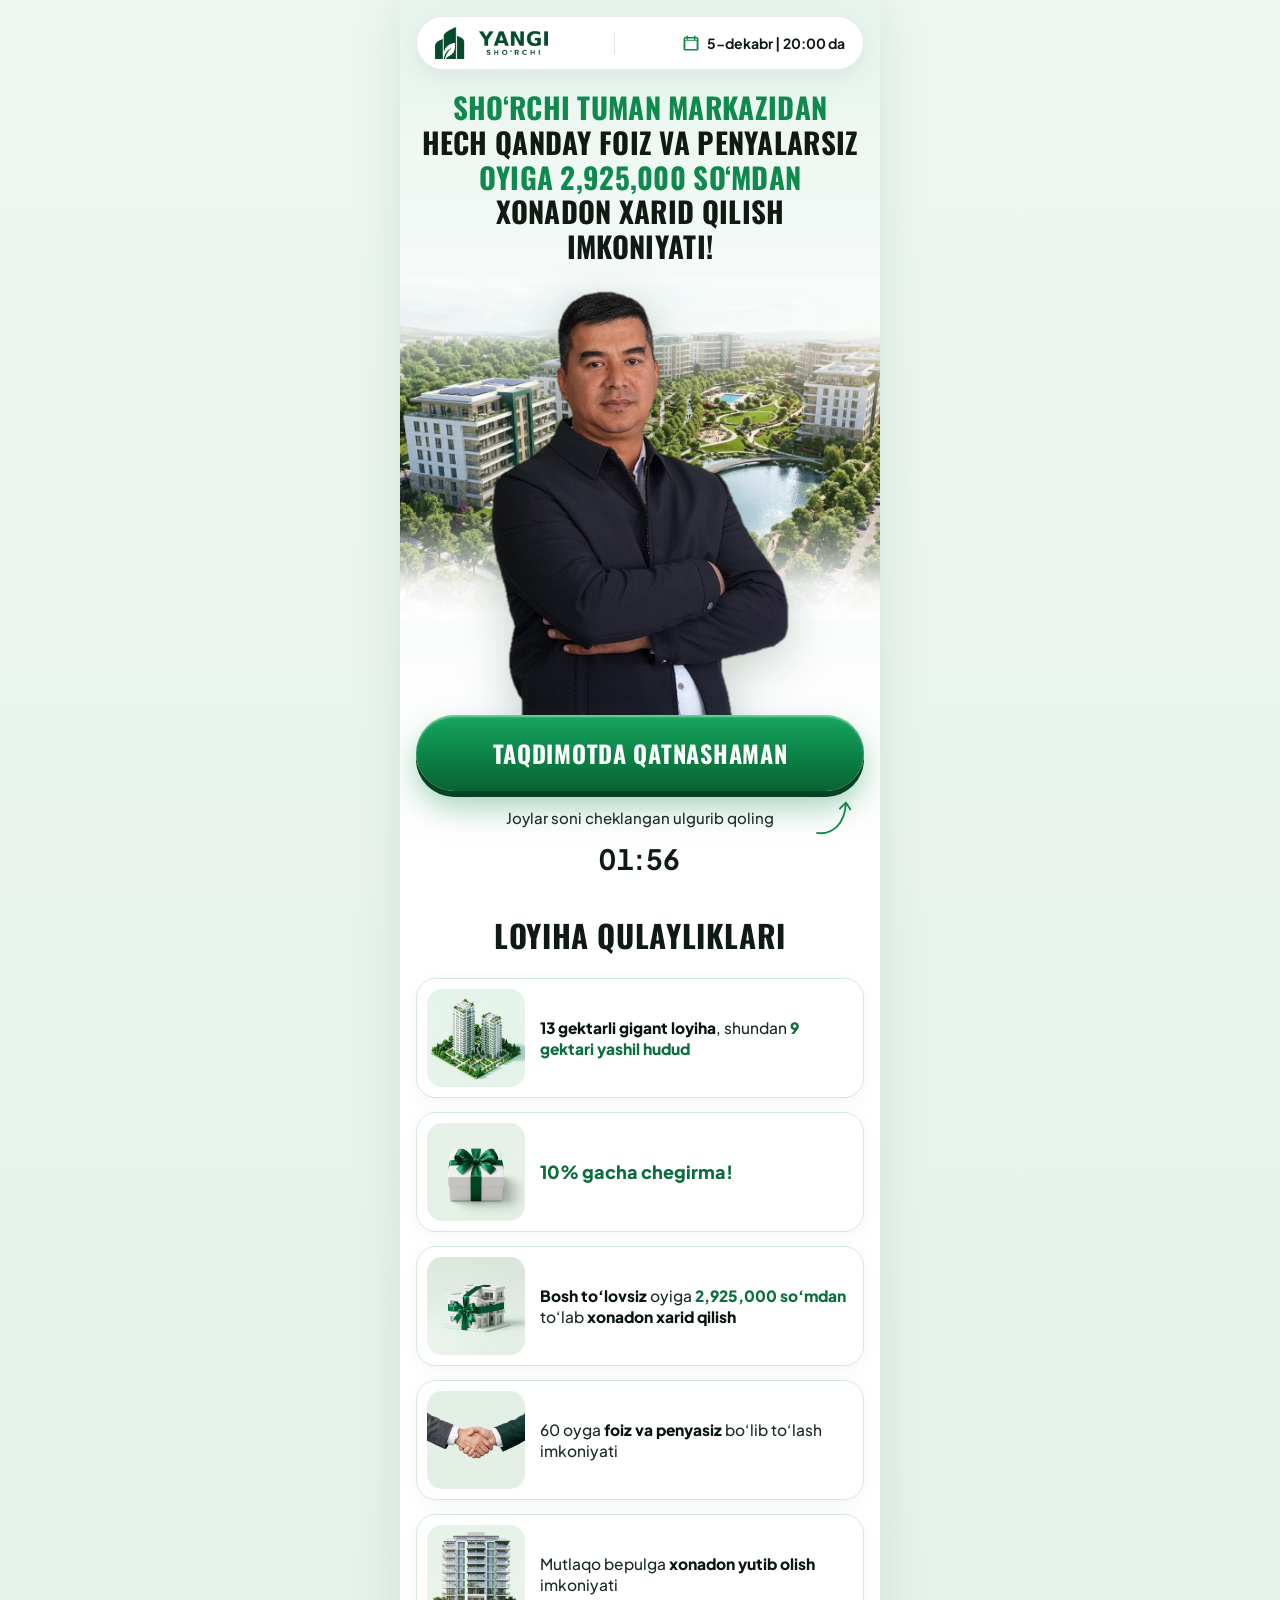
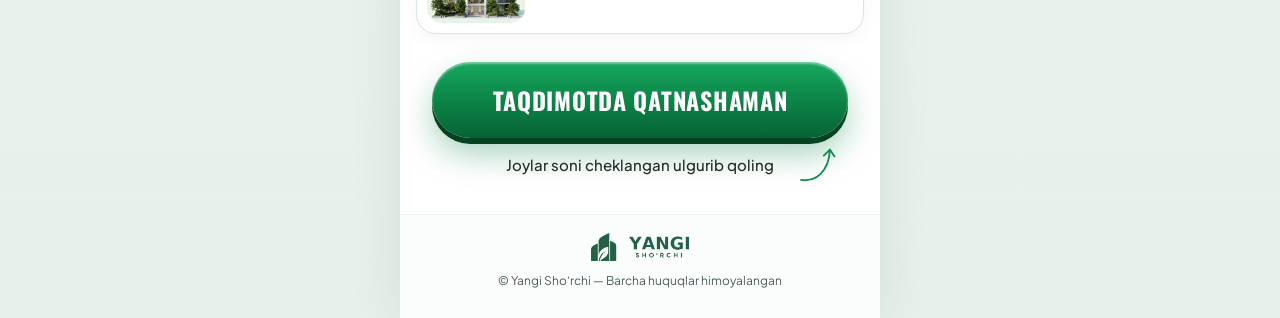
==== index.html @ 8ef43f85 "Initial Yangi Shorchi consultation landing page" ====
<!DOCTYPE html>
<html lang="uz">
<head>
  <meta charset="UTF-8" />
  <meta name="viewport" content="width=device-width, initial-scale=1.0, maximum-scale=5.0" />
  <title>Yangi Sho‘rchi — Maxsus Taqdimot | 5-dekabr 20:00</title>
  <meta name="description" content="Sho‘rchi tuman markazidan hech qanday foiz va penyalarsiz oyiga 2,925,000 so‘mdan xonadon xarid qilish imkoniyati! 5-dekabr soat 20:00 da onlayn taqdimot." />
  <link rel="icon" type="image/png" href="assets/favicon.png" />

  <!-- Google Fonts: Oswald (impact headlines) & Plus Jakarta Sans (clean UI) -->
  <link rel="preconnect" href="https://fonts.googleapis.com" />
  <link rel="preconnect" href="https://fonts.gstatic.com" crossorigin />
  <link href="https://fonts.googleapis.com/css2?family=Oswald:wght@600;700&family=Plus+Jakarta+Sans:wght@400;500;600;700;800&display=swap" rel="stylesheet" />

  <link rel="stylesheet" href="css/style.css" />
</head>
<body>
  <main class="page-shell">
    <!-- ==================== HERO SECTION ==================== -->
    <section class="hero">
      <!-- Top Floating Pill Header -->
      <header class="top-pill">
        <img
          src="assets/logo-green.png"
          alt="Yangi Sho‘rchi logotipi"
          class="top-pill__logo"
          width="140"
          height="40"
        />
        <span class="top-pill__divider" aria-hidden="true"></span>
        <div class="top-pill__date">
          <svg class="top-pill__icon" viewBox="0 0 24 24" fill="currentColor" aria-hidden="true">
            <path d="M7 2a1 1 0 0 1 1 1v1h8V3a1 1 0 1 1 2 0v1h1.5A2.5 2.5 0 0 1 22 6.5v13a2.5 2.5 0 0 1-2.5 2.5h-15A2.5 2.5 0 0 1 2 19.5v-13A2.5 2.5 0 0 1 4.5 4H6V3a1 1 0 0 1 1-1Zm12.5 7h-15v10.5c0 .276.224.5.5.5h14c.276 0 .5-.224.5-.5V9ZM6 6H4.5a.5.5 0 0 0-.5.5V7.5h16V6.5a.5.5 0 0 0-.5-.5H18v.5a1 1 0 1 1-2 0V6H8v.5a1 1 0 1 1-2 0V6Z"/>
          </svg>
          <span id="eventDateText">5-dekabr | 20:00 da</span>
        </div>
      </header>

      <!-- Main Offer Headline -->
      <h1 class="hero__title">
        <span class="accent">SHO‘RCHI TUMAN MARKAZIDAN</span>
        HECH QANDAY FOIZ VA PENYALARSIZ
        <span class="accent">OYIGA 2,925,000 SO‘MDAN</span>
        XONADON XARID QILISH IMKONIYATI!
      </h1>

      <!-- Speaker Cutout + Aerial Complex Render + Primary CTA -->
      <div class="hero-stage">
        <div class="hero-stage__bg" aria-hidden="true"></div>

        <div class="hero-stage__speaker-wrap">
          <img
            src="assets/speaker.png"
            alt="Yangi Sho‘rchi loyiha spikeri"
            class="hero-stage__speaker"
            width="460"
            height="540"
            fetchpriority="high"
          />
        </div>

        <div class="cta-block cta-block--hero">
          <button type="button" class="cta-btn" data-open-modal>
            TAQDIMOTDA QATNASHAMAN
          </button>

          <div class="urgency-row">
            <p class="urgency-text">Joylar soni cheklangan ulgurib qoling</p>
            <svg class="urgency-arrow" viewBox="0 0 54 58" fill="none" aria-hidden="true">
              <path
                d="M6 50C25 53 43 39 44 10M44 10L36 18M44 10L50 19"
                stroke="currentColor"
                stroke-width="2.4"
                stroke-linecap="round"
                stroke-linejoin="round"
              />
            </svg>
          </div>

          <div class="countdown" id="countdownTimer" aria-live="polite">01:57</div>
        </div>
      </div>
    </section>

    <!-- ==================== LOYIHA QULAYLIKLARI ==================== -->
    <section class="features" aria-labelledby="featuresHeading">
      <h2 id="featuresHeading" class="section-title">LOYIHA QULAYLIKLARI</h2>

      <div class="features-list">
        <!-- 1 -->
        <article class="feature-card">
          <div class="feature-card__thumb">
            <img src="assets/card-park.jpg" alt="13 gektarli gigant loyiha va 9 gektar yashil hudud" loading="lazy" width="98" height="98" />
          </div>
          <p class="feature-card__body">
            <strong>13 gektarli gigant loyiha</strong>, shundan <span class="green-tag">9 gektari yashil hudud</span>
          </p>
        </article>

        <!-- 2 -->
        <article class="feature-card">
          <div class="feature-card__thumb">
            <img src="assets/card-discount.jpg" alt="10% gacha chegirma" loading="lazy" width="98" height="98" />
          </div>
          <p class="feature-card__body">
            <span class="green-tag" style="font-size: 18px;">10% gacha chegirma!</span>
          </p>
        </article>

        <!-- 3 -->
        <article class="feature-card">
          <div class="feature-card__thumb">
            <img src="assets/card-home.jpg" alt="Bosh to'lovsiz oyiga 2,925,000 so'mdan xonadon" loading="lazy" width="98" height="98" />
          </div>
          <p class="feature-card__body">
            <strong>Bosh to‘lovsiz</strong> oyiga <span class="green-tag">2,925,000 so‘mdan</span> to‘lab <strong>xonadon xarid qilish</strong>
          </p>
        </article>

        <!-- 4 -->
        <article class="feature-card">
          <div class="feature-card__thumb">
            <img src="assets/card-handshake.jpg" alt="60 oyga foiz va penyasiz bo'lib to'lash" loading="lazy" width="98" height="98" />
          </div>
          <p class="feature-card__body">
            60 oyga <strong>foiz va penyasiz</strong> bo‘lib to‘lash imkoniyati
          </p>
        </article>

        <!-- 5 -->
        <article class="feature-card">
          <div class="feature-card__thumb">
            <img src="assets/card-building.jpg" alt="Mutlaqo bepulga xonadon yutib olish imkoniyati" loading="lazy" width="98" height="98" />
          </div>
          <p class="feature-card__body">
            Mutlaqo bepulga <strong>xonadon yutib olish</strong> imkoniyati
          </p>
        </article>
      </div>

      <!-- Bottom CTA -->
      <div class="cta-block">
        <button type="button" class="cta-btn" data-open-modal>
          TAQDIMOTDA QATNASHAMAN
        </button>

        <div class="urgency-row">
          <p class="urgency-text">Joylar soni cheklangan ulgurib qoling</p>
          <svg class="urgency-arrow" viewBox="0 0 54 58" fill="none" aria-hidden="true">
            <path
              d="M6 50C25 53 43 39 44 10M44 10L36 18M44 10L50 19"
              stroke="currentColor"
              stroke-width="2.4"
              stroke-linecap="round"
              stroke-linejoin="round"
            />
          </svg>
        </div>
      </div>
    </section>

    <footer class="site-footer">
      <img src="assets/logo-green.png" alt="Yangi Sho‘rchi" class="site-footer__logo" width="120" height="34" />
      <p class="site-footer__copy">© Yangi Sho‘rchi — Barcha huquqlar himoyalangan</p>
    </footer>
  </main>

  <!-- ==================== REGISTRATION MODAL (Ref Image 5) ==================== -->
  <div
    class="modal-backdrop"
    id="registerModal"
    role="dialog"
    aria-modal="true"
    aria-labelledby="modalTitle"
    aria-hidden="true"
  >
    <div class="modal-card">
      <button type="button" class="modal-close" id="closeModalBtn" aria-label="Yopish">
        &times;
      </button>

      <h2 class="modal-title" id="modalTitle">Ro‘yxatdan o‘tish</h2>

      <form id="leadForm" novalidate>
        <label for="phoneInput" class="field-label">Telefon raqamingiz</label>

        <div class="phone-group" id="phoneGroup">
          <select id="countryCode" class="country-select" aria-label="Davlat kodi">
            <option value="+998" selected>uz +998</option>
            <option value="+7">ru +7</option>
            <option value="+82">kr +82</option>
            <option value="+996">kg +996</option>
            <option value="+992">tj +992</option>
          </select>

          <input
            type="tel"
            id="phoneInput"
            class="phone-input"
            inputmode="numeric"
            autocomplete="tel-national"
            placeholder="88 888 88 88"
            required
          />
        </div>

        <div class="form-error" id="formError" role="alert"></div>

        <button type="submit" class="submit-btn" id="submitBtn">
          DAVOM ETISH
        </button>
      </form>
    </div>
  </div>

  <script src="js/config.js"></script>
  <script src="js/main.js"></script>
</body>
</html>
---- css/style.css ----
/* ==========================================================================
   YANGI SHO'RCHI — GREEN & WHITE CONSULTATION LANDING PAGE
   Brand Palette: Deep Emerald (#064B2B), Vivid Emerald (#0B7E45), Crisp White (#FFFFFF)
   ========================================================================== */

:root {
  --brand-dark: #064b2b;
  --brand-primary: #0a6e3d;
  --brand-vivid: #0e8a4d;
  --brand-light: #eaf5ef;
  --brand-surface: #f4faf6;
  --brand-border: #d5e8dd;
  --text-main: #101a14;
  --text-muted: #4b5e53;
  --white: #ffffff;
  --danger: #e52525;
  --shadow-soft: 0 10px 30px rgba(6, 75, 43, 0.08);
  --shadow-card: 0 4px 16px rgba(6, 75, 43, 0.05);
}

*,
*::before,
*::after {
  box-sizing: border-box;
  margin: 0;
  padding: 0;
}

html {
  scroll-behavior: smooth;
  -webkit-text-size-adjust: 100%;
}

body {
  font-family: 'Plus Jakarta Sans', -apple-system, BlinkMacSystemFont, 'Segoe UI', Roboto, sans-serif;
  background: linear-gradient(180deg, #eef6f1 0%, #e5f1ea 100%);
  color: var(--text-main);
  line-height: 1.45;
  min-height: 100vh;
  overflow-x: hidden;
  -webkit-font-smoothing: antialiased;
}

/* Mobile-first centered wrapper (matches shorchi-city.vercel.app mobile & desktop feel) */
.page-shell {
  width: 100%;
  max-width: 480px;
  margin: 0 auto;
  background: var(--white);
  min-height: 100vh;
  box-shadow: 0 0 50px rgba(6, 75, 43, 0.1);
  position: relative;
  overflow: hidden;
}

/* ==========================================================================
   HERO SECTION
   ========================================================================== */
.hero {
  position: relative;
  padding: 16px 16px 10px;
  background: linear-gradient(180deg, #e7f4ed 0%, #f7fbf9 34%, #ffffff 100%);
  text-align: center;
}

/* Top Floating White Pill Header */
.top-pill {
  display: flex;
  align-items: center;
  justify-content: space-between;
  gap: 10px;
  background: var(--white);
  border: 1px solid rgba(6, 75, 43, 0.1);
  border-radius: 999px;
  padding: 10px 18px;
  box-shadow: 0 8px 24px rgba(6, 75, 43, 0.08);
  margin-bottom: 20px;
}

.top-pill__logo {
  height: 32px;
  width: auto;
  object-fit: contain;
  display: block;
  flex-shrink: 0;
}

.top-pill__divider {
  width: 1px;
  height: 22px;
  background: rgba(6, 75, 43, 0.14);
  flex-shrink: 0;
}

.top-pill__date {
  display: inline-flex;
  align-items: center;
  gap: 7px;
  font-size: 14px;
  font-weight: 700;
  color: var(--text-main);
  white-space: nowrap;
}

.top-pill__icon {
  width: 18px;
  height: 18px;
  color: var(--brand-vivid);
  flex-shrink: 0;
}

/* Condensed Impact Headline */
.hero__title {
  font-family: 'Oswald', Impact, 'Arial Narrow', sans-serif;
  font-weight: 700;
  font-size: clamp(23px, 6.2vw, 29px);
  line-height: 1.2;
  letter-spacing: 0.01em;
  text-transform: uppercase;
  color: var(--text-main);
  margin: 0 auto 8px;
  max-width: 440px;
}

.hero__title .accent {
  color: var(--brand-vivid);
}

/* Visual Stage: Aerial Render + Speaker Cutout + Overlapping CTA */
.hero-stage {
  position: relative;
  margin: 6px -16px 0;
  padding-top: 8px;
}

.hero-stage__bg {
  position: absolute;
  top: 6px;
  left: 0;
  right: 0;
  height: 340px;
  background-image: url('../assets/hero-bg.jpg');
  background-size: cover;
  background-position: center 38%;
  z-index: 1;
}

/* Soft misty fade top & bottom so headline and CTA blend seamlessly like Reference 1 */
.hero-stage__bg::before {
  content: "";
  position: absolute;
  inset: 0;
  background:
    linear-gradient(
      180deg,
      #f8fcfa 0%,
      rgba(248, 252, 250, 0.72) 14%,
      rgba(255, 255, 255, 0.06) 38%,
      rgba(255, 255, 255, 0.08) 68%,
      rgba(255, 255, 255, 0.92) 90%,
      #ffffff 100%
    );
}

.hero-stage__speaker-wrap {
  position: relative;
  z-index: 2;
  display: flex;
  justify-content: center;
  align-items: flex-end;
  padding-top: 4px;
}

.hero-stage__speaker {
  width: min(74%, 312px);
  height: auto;
  display: block;
  filter: drop-shadow(0 12px 24px rgba(6, 45, 25, 0.22));
  user-select: none;
  pointer-events: none;
}

/* CTA Wrapper overlapping bottom of speaker cutout */
.cta-block {
  position: relative;
  z-index: 3;
  padding: 0 16px;
}

.cta-block--hero {
  margin-top: -34px;
}

/* Big 3D Glossy Green Capsule Button */
.cta-btn {
  position: relative;
  width: 100%;
  min-height: 76px;
  border: none;
  border-radius: 999px;
  cursor: pointer;
  font-family: 'Oswald', sans-serif;
  font-size: clamp(20px, 5.3vw, 24px);
  font-weight: 700;
  letter-spacing: 0.03em;
  text-transform: uppercase;
  color: var(--white);
  background: linear-gradient(180deg, #17a85e 0%, #0c8246 54%, #076334 100%);
  box-shadow:
    0 6px 0 #044222,
    0 16px 32px rgba(12, 130, 70, 0.36),
    inset 0 2px 2px rgba(255, 255, 255, 0.42);
  transition: transform 0.16s ease, box-shadow 0.16s ease, filter 0.16s ease;
  overflow: hidden;
  display: inline-flex;
  align-items: center;
  justify-content: center;
  padding: 14px 24px;
  -webkit-tap-highlight-color: transparent;
}

/* Subtle animated light sweep across button */
.cta-btn::after {
  content: "";
  position: absolute;
  top: -50%;
  left: -60%;
  width: 42%;
  height: 200%;
  background: linear-gradient(
    90deg,
    rgba(255, 255, 255, 0) 0%,
    rgba(255, 255, 255, 0.28) 50%,
    rgba(255, 255, 255, 0) 100%
  );
  transform: rotate(24deg);
  animation: ctaShimmer 3.6s infinite ease-in-out;
  pointer-events: none;
}

@keyframes ctaShimmer {
  0% {
    left: -60%;
  }
  42%,
  100% {
    left: 135%;
  }
}

.cta-btn:hover {
  filter: brightness(1.04);
  transform: translateY(-2px);
  box-shadow:
    0 8px 0 #044222,
    0 20px 36px rgba(12, 130, 70, 0.42),
    inset 0 2px 2px rgba(255, 255, 255, 0.45);
}

.cta-btn:active {
  transform: translateY(3px);
  box-shadow:
    0 3px 0 #044222,
    0 10px 20px rgba(12, 130, 70, 0.3),
    inset 0 2px 2px rgba(255, 255, 255, 0.35);
}

/* Urgency Note + Curved Arrow */
.urgency-row {
  position: relative;
  display: flex;
  align-items: center;
  justify-content: center;
  margin-top: 16px;
  padding: 0 28px;
}

.urgency-text {
  font-size: 15px;
  font-weight: 500;
  color: #1f2d25;
}

.urgency-arrow {
  position: absolute;
  right: 10px;
  top: -12px;
  width: 42px;
  height: 44px;
  color: var(--brand-vivid);
  pointer-events: none;
}

/* Countdown Timer */
.countdown {
  margin-top: 10px;
  font-size: 28px;
  font-weight: 700;
  color: var(--text-main);
  font-variant-numeric: tabular-nums;
  letter-spacing: 0.02em;
}

/* ==========================================================================
   FEATURES SECTION ("LOYIHA QULAYLIKLARI")
   ========================================================================== */
.features {
  padding: 24px 16px 38px;
  background: var(--white);
}

.section-title {
  font-family: 'Oswald', Impact, sans-serif;
  font-size: clamp(26px, 6.5vw, 31px);
  font-weight: 700;
  text-transform: uppercase;
  text-align: center;
  letter-spacing: 0.02em;
  color: var(--text-main);
  margin-bottom: 20px;
}

.features-list {
  display: flex;
  flex-direction: column;
  gap: 14px;
  margin-bottom: 28px;
}

.feature-card {
  display: flex;
  align-items: center;
  gap: 15px;
  background: var(--white);
  border: 1.5px solid var(--brand-border);
  border-radius: 20px;
  padding: 10px 16px 10px 10px;
  box-shadow: var(--shadow-card);
  transition: transform 0.2s ease, border-color 0.2s ease, box-shadow 0.2s ease;
}

.feature-card:hover {
  transform: translateY(-2px);
  border-color: #9fd1b6;
  box-shadow: 0 10px 24px rgba(6, 75, 43, 0.09);
}

.feature-card__thumb {
  width: 98px;
  height: 98px;
  border-radius: 15px;
  overflow: hidden;
  background: var(--brand-light);
  flex-shrink: 0;
  display: flex;
  align-items: center;
  justify-content: center;
}

.feature-card__thumb img {
  width: 100%;
  height: 100%;
  object-fit: cover;
  display: block;
}

.feature-card__body {
  flex: 1;
  font-size: 15.5px;
  line-height: 1.38;
  color: #1c2b22;
  font-weight: 500;
}

.feature-card__body strong {
  font-weight: 800;
  color: #09150e;
}

.feature-card__body .green-tag {
  color: var(--brand-primary);
  font-weight: 800;
}

/* Footer Branding */
.site-footer {
  padding: 18px 16px 28px;
  border-top: 1px solid #ebf3ee;
  text-align: center;
  background: #fafdfb;
}

.site-footer__logo {
  height: 28px;
  width: auto;
  opacity: 0.88;
  margin-bottom: 6px;
}

.site-footer__copy {
  font-size: 12px;
  color: var(--text-muted);
}

/* ==========================================================================
   MODAL ("Ro'yxatdan o'tish" — Matches Reference Image 5)
   ========================================================================== */
.modal-backdrop {
  position: fixed;
  inset: 0;
  z-index: 1000;
  background: rgba(9, 25, 17, 0.56);
  backdrop-filter: blur(5px);
  -webkit-backdrop-filter: blur(5px);
  display: flex;
  align-items: center;
  justify-content: center;
  padding: 18px;
  opacity: 0;
  visibility: hidden;
  transition: opacity 0.22s ease, visibility 0.22s ease;
}

.modal-backdrop.is-open {
  opacity: 1;
  visibility: visible;
}

.modal-card {
  position: relative;
  width: 100%;
  max-width: 420px;
  background: var(--white);
  border-radius: 18px;
  padding: 28px 24px 26px;
  box-shadow: 0 24px 60px rgba(4, 38, 20, 0.28);
  transform: translateY(16px) scale(0.97);
  transition: transform 0.22s cubic-bezier(0.16, 1, 0.3, 1);
}

.modal-backdrop.is-open .modal-card {
  transform: translateY(0) scale(1);
}

.modal-close {
  position: absolute;
  top: 14px;
  right: 14px;
  width: 34px;
  height: 34px;
  border: none;
  background: transparent;
  color: #36473d;
  font-size: 24px;
  line-height: 1;
  cursor: pointer;
  border-radius: 50%;
  display: inline-flex;
  align-items: center;
  justify-content: center;
  transition: background 0.15s ease, color 0.15s ease;
}

.modal-close:hover {
  background: #eff6f2;
  color: var(--brand-dark);
}

.modal-title {
  font-size: 22px;
  font-weight: 800;
  text-align: center;
  color: #101a14;
  margin-bottom: 22px;
}

.field-label {
  display: block;
  font-size: 14px;
  font-weight: 600;
  color: #24332a;
  margin-bottom: 8px;
}

.phone-group {
  display: flex;
  align-items: center;
  border: 1.5px solid #1b7f4b;
  border-radius: 10px;
  background: var(--white);
  height: 52px;
  padding: 0 12px;
  transition: box-shadow 0.16s ease, border-color 0.16s ease;
}

.phone-group:focus-within {
  border-color: #086938;
  box-shadow: 0 0 0 3.5px rgba(14, 138, 77, 0.16);
}

.phone-group.has-error {
  border-color: var(--danger);
  box-shadow: 0 0 0 3px rgba(229, 37, 37, 0.14);
}

.country-select {
  appearance: none;
  -webkit-appearance: none;
  border: none;
  background-color: transparent;
  background-image: url("data:image/svg+xml,%3Csvg xmlns='http://www.w3.org/2000/svg' width='12' height='12' viewBox='0 0 24 24' fill='none' stroke='%23142219' stroke-width='2.4' stroke-linecap='round' stroke-linejoin='round'%3E%3Cpolyline points='6 9 12 15 18 9'/%3E%3C/svg%3E");
  background-repeat: no-repeat;
  background-position: right 8px center;
  font-family: inherit;
  font-size: 15px;
  font-weight: 600;
  color: #142219;
  padding: 0 24px 0 2px;
  margin-right: 10px;
  border-right: 1px solid #dce8e1;
  height: 30px;
  line-height: 30px;
  cursor: pointer;
  outline: none;
  flex-shrink: 0;
}

.phone-input {
  flex: 1;
  border: none;
  outline: none;
  background: transparent;
  font-family: inherit;
  font-size: 16.5px;
  font-weight: 600;
  color: #101a14;
  letter-spacing: 0.02em;
  width: 100%;
}

.phone-input::placeholder {
  color: #9aa8a0;
  font-weight: 500;
}

.form-error {
  min-height: 20px;
  font-size: 13px;
  font-weight: 600;
  color: var(--danger);
  margin-top: 6px;
  margin-bottom: 6px;
}

.submit-btn {
  width: 100%;
  height: 52px;
  border: none;
  border-radius: 10px;
  background: #066e3a;
  color: var(--white);
  font-family: inherit;
  font-size: 16px;
  font-weight: 800;
  letter-spacing: 0.04em;
  text-transform: uppercase;
  cursor: pointer;
  transition: background 0.16s ease, transform 0.12s ease;
  display: inline-flex;
  align-items: center;
  justify-content: center;
  gap: 8px;
}

.submit-btn:hover {
  background: #05592e;
}

.submit-btn:active {
  transform: scale(0.99);
}

.submit-btn:disabled {
  opacity: 0.72;
  cursor: wait;
}

/* ==========================================================================
   THANK YOU PAGE ("OXIRGI QADAM QOLDI!" — Matches Reference Image 6 in Green/White)
   ========================================================================== */
.thankyou-body {
  background: #f2f7f4;
  min-height: 100vh;
  display: flex;
  align-items: center;
  justify-content: center;
  padding: 24px 16px;
}

.thankyou-card {
  width: 100%;
  max-width: 480px;
  background: var(--white);
  border: 1px solid var(--brand-border);
  border-radius: 28px;
  padding: 40px 24px 44px;
  text-align: center;
  box-shadow: 0 20px 50px rgba(6, 75, 43, 0.09);
}

.thankyou-logo {
  height: 36px;
  width: auto;
  margin-bottom: 24px;
}

.thankyou-title {
  font-family: 'Oswald', Impact, sans-serif;
  font-size: clamp(34px, 8vw, 44px);
  font-weight: 700;
  text-transform: uppercase;
  letter-spacing: 0.01em;
  color: #0d1711;
  line-height: 1.1;
  margin-bottom: 18px;
}

.thankyou-subtitle {
  font-size: clamp(17px, 4.4vw, 20px);
  line-height: 1.45;
  color: #1c2a22;
  font-weight: 500;
  max-width: 340px;
  margin: 0 auto 24px;
}

.thankyou-subtitle .highlight-red {
  color: #f01e1e;
  font-weight: 700;
}

.down-arrow-wrap {
  display: flex;
  justify-content: center;
  margin-bottom: 24px;
  animation: arrowBounce 1.6s infinite ease-in-out;
}

@keyframes arrowBounce {
  0%,
  100% {
    transform: translateY(0);
  }
  50% {
    transform: translateY(7px);
  }
}

.telegram-btn {
  display: inline-flex;
  align-items: center;
  justify-content: center;
  gap: 12px;
  width: 100%;
  max-width: 360px;
  min-height: 74px;
  border-radius: 20px;
  text-decoration: none;
  font-family: 'Oswald', Impact, sans-serif;
  font-size: clamp(24px, 6vw, 30px);
  font-weight: 700;
  letter-spacing: 0.02em;
  text-transform: uppercase;
  color: var(--white);
  background: linear-gradient(180deg, #17a85e 0%, #0b7e44 58%, #065d31 100%);
  box-shadow:
    0 6px 0 #043e20,
    0 16px 32px rgba(11, 126, 68, 0.34),
    inset 0 2px 2px rgba(255, 255, 255, 0.38);
  transition: transform 0.16s ease, filter 0.16s ease, box-shadow 0.16s ease;
}

.telegram-btn:hover {
  filter: brightness(1.05);
  transform: translateY(-2px);
}

.telegram-btn:active {
  transform: translateY(3px);
  box-shadow:
    0 3px 0 #043e20,
    0 10px 20px rgba(11, 126, 68, 0.28);
}

.telegram-btn svg {
  width: 28px;
  height: 28px;
  flex-shrink: 0;
}

@media (max-width: 375px) {
  .top-pill {
    padding: 8px 12px;
  }
  .top-pill__logo {
    height: 26px;
  }
  .top-pill__date {
    font-size: 12.5px;
  }
  .feature-card__thumb {
    width: 84px;
    height: 84px;
  }
  .feature-card__body {
    font-size: 14.5px;
  }
}
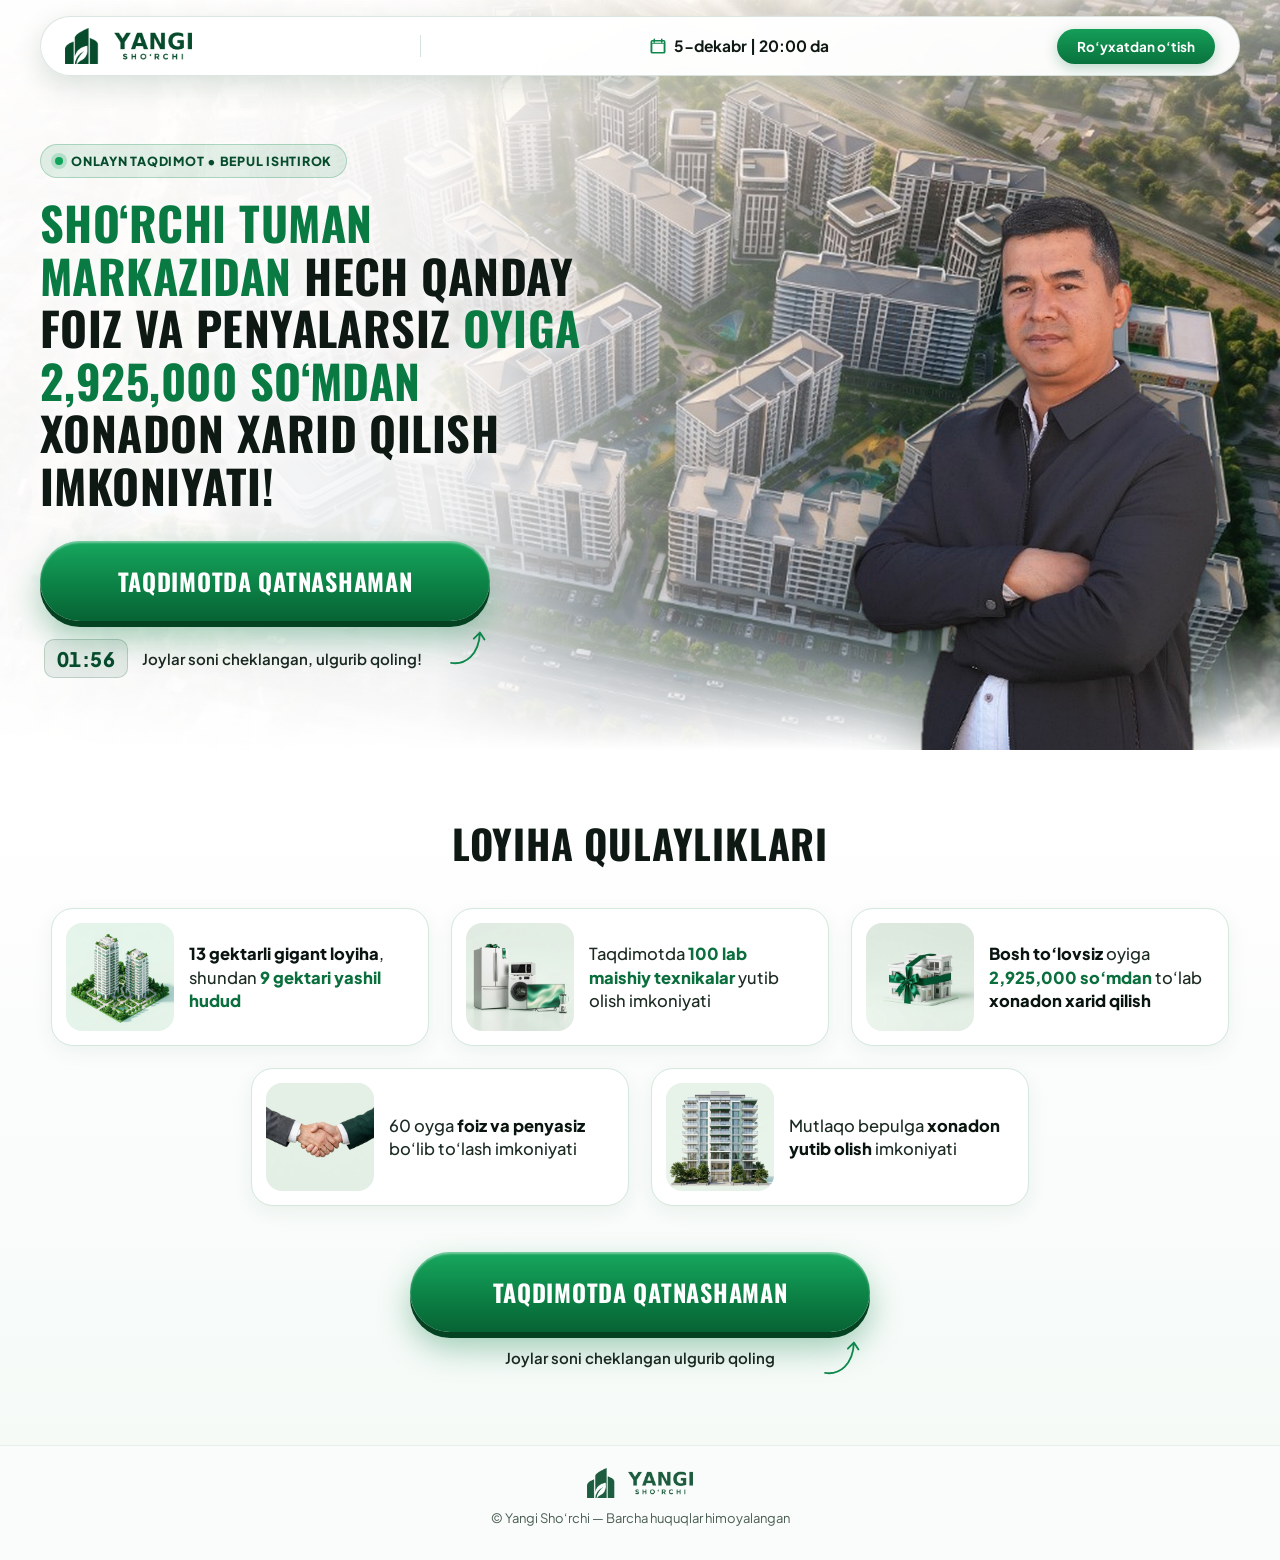
==== commit 2481f736: "Add full PC layout, sticky header, new speaker & real masterplan backgrounds, and 100+ appliances ca" ====
--- a/index.html
+++ b/index.html
@@ -15,51 +15,174 @@
   <link rel="stylesheet" href="css/style.css" />
 </head>
 <body>
-  <main class="page-shell">
-    <!-- ==================== HERO SECTION ==================== -->
-    <section class="hero">
-      <!-- Top Floating Pill Header -->
-      <header class="top-pill">
+  <!-- ==================== FIXED / STICKY TOP PILL HEADER ==================== -->
+  <div class="sticky-header-bar">
+    <header class="top-pill">
+      <a href="#" class="top-pill__brand" aria-label="Yangi Sho‘rchi bosh sahifa">
         <img
           src="assets/logo-green.png"
           alt="Yangi Sho‘rchi logotipi"
           class="top-pill__logo"
-          width="140"
-          height="40"
+          width="148"
+          height="42"
         />
-        <span class="top-pill__divider" aria-hidden="true"></span>
-        <div class="top-pill__date">
-          <svg class="top-pill__icon" viewBox="0 0 24 24" fill="currentColor" aria-hidden="true">
-            <path d="M7 2a1 1 0 0 1 1 1v1h8V3a1 1 0 1 1 2 0v1h1.5A2.5 2.5 0 0 1 22 6.5v13a2.5 2.5 0 0 1-2.5 2.5h-15A2.5 2.5 0 0 1 2 19.5v-13A2.5 2.5 0 0 1 4.5 4H6V3a1 1 0 0 1 1-1Zm12.5 7h-15v10.5c0 .276.224.5.5.5h14c.276 0 .5-.224.5-.5V9ZM6 6H4.5a.5.5 0 0 0-.5.5V7.5h16V6.5a.5.5 0 0 0-.5-.5H18v.5a1 1 0 1 1-2 0V6H8v.5a1 1 0 1 1-2 0V6Z"/>
-          </svg>
-          <span id="eventDateText">5-dekabr | 20:00 da</span>
-        </div>
-      </header>
-
-      <!-- Main Offer Headline -->
-      <h1 class="hero__title">
-        <span class="accent">SHO‘RCHI TUMAN MARKAZIDAN</span>
-        HECH QANDAY FOIZ VA PENYALARSIZ
-        <span class="accent">OYIGA 2,925,000 SO‘MDAN</span>
-        XONADON XARID QILISH IMKONIYATI!
-      </h1>
-
-      <!-- Speaker Cutout + Aerial Complex Render + Primary CTA -->
-      <div class="hero-stage">
-        <div class="hero-stage__bg" aria-hidden="true"></div>
-
-        <div class="hero-stage__speaker-wrap">
-          <img
-            src="assets/speaker.png"
-            alt="Yangi Sho‘rchi loyiha spikeri"
-            class="hero-stage__speaker"
-            width="460"
-            height="540"
-            fetchpriority="high"
-          />
-        </div>
-
-        <div class="cta-block cta-block--hero">
+      </a>
+
+      <span class="top-pill__divider" aria-hidden="true"></span>
+
+      <div class="top-pill__date">
+        <svg class="top-pill__icon" viewBox="0 0 24 24" fill="currentColor" aria-hidden="true">
+          <path d="M7 2a1 1 0 0 1 1 1v1h8V3a1 1 0 1 1 2 0v1h1.5A2.5 2.5 0 0 1 22 6.5v13a2.5 2.5 0 0 1-2.5 2.5h-15A2.5 2.5 0 0 1 2 19.5v-13A2.5 2.5 0 0 1 4.5 4H6V3a1 1 0 0 1 1-1Zm12.5 7h-15v10.5c0 .276.224.5.5.5h14c.276 0 .5-.224.5-.5V9ZM6 6H4.5a.5.5 0 0 0-.5.5V7.5h16V6.5a.5.5 0 0 0-.5-.5H18v.5a1 1 0 1 1-2 0V6H8v.5a1 1 0 1 1-2 0V6Z"/>
+        </svg>
+        <span id="eventDateText">5-dekabr | 20:00 da</span>
+      </div>
+
+      <button type="button" class="top-pill__cta" data-open-modal>
+        Ro‘yxatdan o‘tish
+      </button>
+    </header>
+  </div>
+
+  <main class="page-shell">
+    <!-- ==================== HERO SECTION (PC & MOBILE MASTERPLAN) ==================== -->
+    <section class="hero">
+      <!-- Real Project Masterplan Background (PC: Image 5, Mobile: Image 6 via CSS) -->
+      <div class="hero__masterplan-bg" aria-hidden="true"></div>
+
+      <div class="hero__container">
+        <!-- Left / Top Content Column -->
+        <div class="hero__content">
+          <div class="hero__badge">
+            <span class="hero__badge-dot"></span>
+            ONLAYN TAQDIMOT • BEPUL ISHTIROK
+          </div>
+
+          <h1 class="hero__title">
+            <span class="accent">SHO‘RCHI TUMAN MARKAZIDAN</span>
+            HECH QANDAY FOIZ VA PENYALARSIZ
+            <span class="accent">OYIGA 2,925,000 SO‘MDAN</span>
+            XONADON XARID QILISH IMKONIYATI!
+          </h1>
+
+          <!-- Desktop CTA (visible on PC >= 920px) -->
+          <div class="cta-block cta-block--desktop">
+            <button type="button" class="cta-btn" data-open-modal>
+              TAQDIMOTDA QATNASHAMAN
+            </button>
+
+            <div class="urgency-row urgency-row--desktop">
+              <div class="countdown countdown--desktop" data-countdown aria-live="polite">01:57</div>
+              <p class="urgency-text">Joylar soni cheklangan, ulgurib qoling!</p>
+              <svg class="urgency-arrow urgency-arrow--desktop" viewBox="0 0 54 58" fill="none" aria-hidden="true">
+                <path
+                  d="M6 50C25 53 43 39 44 10M44 10L36 18M44 10L50 19"
+                  stroke="currentColor"
+                  stroke-width="2.5"
+                  stroke-linecap="round"
+                  stroke-linejoin="round"
+                />
+              </svg>
+            </div>
+          </div>
+        </div>
+
+        <!-- Right / Bottom Visual Stage (Speaker Cutout over Visible Masterplan) -->
+        <div class="hero__visual">
+          <div class="hero__speaker-wrap">
+            <img
+              src="assets/speaker.png"
+              alt="Yangi Sho‘rchi loyiha spikeri"
+              class="hero__speaker"
+              width="520"
+              height="680"
+              fetchpriority="high"
+            />
+          </div>
+
+          <!-- Mobile CTA overlapping bottom of speaker (visible on Mobile < 920px) -->
+          <div class="cta-block cta-block--mobile">
+            <button type="button" class="cta-btn" data-open-modal>
+              TAQDIMOTDA QATNASHAMAN
+            </button>
+
+            <div class="urgency-row">
+              <p class="urgency-text">Joylar soni cheklangan ulgurib qoling</p>
+              <svg class="urgency-arrow" viewBox="0 0 54 58" fill="none" aria-hidden="true">
+                <path
+                  d="M6 50C25 53 43 39 44 10M44 10L36 18M44 10L50 19"
+                  stroke="currentColor"
+                  stroke-width="2.4"
+                  stroke-linecap="round"
+                  stroke-linejoin="round"
+                />
+              </svg>
+            </div>
+
+            <div class="countdown" id="countdownTimer" data-countdown aria-live="polite">01:57</div>
+          </div>
+        </div>
+      </div>
+    </section>
+
+    <!-- ==================== LOYIHA QULAYLIKLARI ==================== -->
+    <section class="features" aria-labelledby="featuresHeading">
+      <div class="features__inner">
+        <h2 id="featuresHeading" class="section-title">LOYIHA QULAYLIKLARI</h2>
+
+        <div class="features-list">
+          <!-- 1 -->
+          <article class="feature-card">
+            <div class="feature-card__thumb">
+              <img src="assets/card-park.jpg" alt="13 gektarli gigant loyiha va 9 gektar yashil hudud" loading="lazy" width="104" height="104" />
+            </div>
+            <p class="feature-card__body">
+              <strong>13 gektarli gigant loyiha</strong>, shundan <span class="green-tag">9 gektari yashil hudud</span>
+            </p>
+          </article>
+
+          <!-- 2 (Updated: 100 lab maishiy texnikalar) -->
+          <article class="feature-card">
+            <div class="feature-card__thumb">
+              <img src="assets/card-appliances.jpg" alt="100 lab maishiy texnikalar" loading="lazy" width="104" height="104" />
+            </div>
+            <p class="feature-card__body">
+              Taqdimotda <span class="green-tag">100 lab maishiy texnikalar</span> yutib olish imkoniyati
+            </p>
+          </article>
+
+          <!-- 3 -->
+          <article class="feature-card">
+            <div class="feature-card__thumb">
+              <img src="assets/card-home.jpg" alt="Bosh to'lovsiz oyiga 2,925,000 so'mdan xonadon" loading="lazy" width="104" height="104" />
+            </div>
+            <p class="feature-card__body">
+              <strong>Bosh to‘lovsiz</strong> oyiga <span class="green-tag">2,925,000 so‘mdan</span> to‘lab <strong>xonadon xarid qilish</strong>
+            </p>
+          </article>
+
+          <!-- 4 -->
+          <article class="feature-card">
+            <div class="feature-card__thumb">
+              <img src="assets/card-handshake.jpg" alt="60 oyga foiz va penyasiz bo'lib to'lash" loading="lazy" width="104" height="104" />
+            </div>
+            <p class="feature-card__body">
+              60 oyga <strong>foiz va penyasiz</strong> bo‘lib to‘lash imkoniyati
+            </p>
+          </article>
+
+          <!-- 5 -->
+          <article class="feature-card">
+            <div class="feature-card__thumb">
+              <img src="assets/card-building.jpg" alt="Mutlaqo bepulga xonadon yutib olish imkoniyati" loading="lazy" width="104" height="104" />
+            </div>
+            <p class="feature-card__body">
+              Mutlaqo bepulga <strong>xonadon yutib olish</strong> imkoniyati
+            </p>
+          </article>
+        </div>
+
+        <!-- Bottom CTA -->
+        <div class="cta-block cta-block--bottom">
           <button type="button" class="cta-btn" data-open-modal>
             TAQDIMOTDA QATNASHAMAN
           </button>
@@ -76,91 +199,12 @@
               />
             </svg>
           </div>
-
-          <div class="countdown" id="countdownTimer" aria-live="polite">01:57</div>
         </div>
       </div>
     </section>
 
-    <!-- ==================== LOYIHA QULAYLIKLARI ==================== -->
-    <section class="features" aria-labelledby="featuresHeading">
-      <h2 id="featuresHeading" class="section-title">LOYIHA QULAYLIKLARI</h2>
-
-      <div class="features-list">
-        <!-- 1 -->
-        <article class="feature-card">
-          <div class="feature-card__thumb">
-            <img src="assets/card-park.jpg" alt="13 gektarli gigant loyiha va 9 gektar yashil hudud" loading="lazy" width="98" height="98" />
-          </div>
-          <p class="feature-card__body">
-            <strong>13 gektarli gigant loyiha</strong>, shundan <span class="green-tag">9 gektari yashil hudud</span>
-          </p>
-        </article>
-
-        <!-- 2 -->
-        <article class="feature-card">
-          <div class="feature-card__thumb">
-            <img src="assets/card-discount.jpg" alt="10% gacha chegirma" loading="lazy" width="98" height="98" />
-          </div>
-          <p class="feature-card__body">
-            <span class="green-tag" style="font-size: 18px;">10% gacha chegirma!</span>
-          </p>
-        </article>
-
-        <!-- 3 -->
-        <article class="feature-card">
-          <div class="feature-card__thumb">
-            <img src="assets/card-home.jpg" alt="Bosh to'lovsiz oyiga 2,925,000 so'mdan xonadon" loading="lazy" width="98" height="98" />
-          </div>
-          <p class="feature-card__body">
-            <strong>Bosh to‘lovsiz</strong> oyiga <span class="green-tag">2,925,000 so‘mdan</span> to‘lab <strong>xonadon xarid qilish</strong>
-          </p>
-        </article>
-
-        <!-- 4 -->
-        <article class="feature-card">
-          <div class="feature-card__thumb">
-            <img src="assets/card-handshake.jpg" alt="60 oyga foiz va penyasiz bo'lib to'lash" loading="lazy" width="98" height="98" />
-          </div>
-          <p class="feature-card__body">
-            60 oyga <strong>foiz va penyasiz</strong> bo‘lib to‘lash imkoniyati
-          </p>
-        </article>
-
-        <!-- 5 -->
-        <article class="feature-card">
-          <div class="feature-card__thumb">
-            <img src="assets/card-building.jpg" alt="Mutlaqo bepulga xonadon yutib olish imkoniyati" loading="lazy" width="98" height="98" />
-          </div>
-          <p class="feature-card__body">
-            Mutlaqo bepulga <strong>xonadon yutib olish</strong> imkoniyati
-          </p>
-        </article>
-      </div>
-
-      <!-- Bottom CTA -->
-      <div class="cta-block">
-        <button type="button" class="cta-btn" data-open-modal>
-          TAQDIMOTDA QATNASHAMAN
-        </button>
-
-        <div class="urgency-row">
-          <p class="urgency-text">Joylar soni cheklangan ulgurib qoling</p>
-          <svg class="urgency-arrow" viewBox="0 0 54 58" fill="none" aria-hidden="true">
-            <path
-              d="M6 50C25 53 43 39 44 10M44 10L36 18M44 10L50 19"
-              stroke="currentColor"
-              stroke-width="2.4"
-              stroke-linecap="round"
-              stroke-linejoin="round"
-            />
-          </svg>
-        </div>
-      </div>
-    </section>
-
     <footer class="site-footer">
-      <img src="assets/logo-green.png" alt="Yangi Sho‘rchi" class="site-footer__logo" width="120" height="34" />
+      <img src="assets/logo-green.png" alt="Yangi Sho‘rchi" class="site-footer__logo" width="132" height="38" />
       <p class="site-footer__copy">© Yangi Sho‘rchi — Barcha huquqlar himoyalangan</p>
     </footer>
   </main>
--- a/css/style.css
+++ b/css/style.css
@@ -1,21 +1,21 @@
 /* ==========================================================================
-   YANGI SHO'RCHI — GREEN & WHITE CONSULTATION LANDING PAGE
+   YANGI SHO'RCHI — GREEN & WHITE CONSULTATION LANDING PAGE (PC + MOBILE)
    Brand Palette: Deep Emerald (#064B2B), Vivid Emerald (#0B7E45), Crisp White (#FFFFFF)
    ========================================================================== */
 
 :root {
   --brand-dark: #064b2b;
   --brand-primary: #0a6e3d;
-  --brand-vivid: #0e8a4d;
+  --brand-vivid: #0d874b;
   --brand-light: #eaf5ef;
   --brand-surface: #f4faf6;
-  --brand-border: #d5e8dd;
-  --text-main: #101a14;
-  --text-muted: #4b5e53;
+  --brand-border: #d4e8dc;
+  --text-main: #0f1913;
+  --text-muted: #4a5d52;
   --white: #ffffff;
   --danger: #e52525;
-  --shadow-soft: 0 10px 30px rgba(6, 75, 43, 0.08);
-  --shadow-card: 0 4px 16px rgba(6, 75, 43, 0.05);
+  --shadow-soft: 0 12px 34px rgba(6, 75, 43, 0.12);
+  --shadow-card: 0 6px 20px rgba(6, 75, 43, 0.06);
 }
 
 *,
@@ -33,62 +33,69 @@
 
 body {
   font-family: 'Plus Jakarta Sans', -apple-system, BlinkMacSystemFont, 'Segoe UI', Roboto, sans-serif;
-  background: linear-gradient(180deg, #eef6f1 0%, #e5f1ea 100%);
+  background: var(--white);
   color: var(--text-main);
   line-height: 1.45;
   min-height: 100vh;
-  overflow-x: hidden;
+  overflow-x: clip;
   -webkit-font-smoothing: antialiased;
 }
 
-/* Mobile-first centered wrapper (matches shorchi-city.vercel.app mobile & desktop feel) */
 .page-shell {
   width: 100%;
-  max-width: 480px;
-  margin: 0 auto;
   background: var(--white);
   min-height: 100vh;
-  box-shadow: 0 0 50px rgba(6, 75, 43, 0.1);
   position: relative;
-  overflow: hidden;
 }
 
 /* ==========================================================================
-   HERO SECTION
+   FIXED / PINNED TOP PILL HEADER (Stays pinned while scrolling on Mobile & PC)
    ========================================================================== */
-.hero {
-  position: relative;
-  padding: 16px 16px 10px;
-  background: linear-gradient(180deg, #e7f4ed 0%, #f7fbf9 34%, #ffffff 100%);
-  text-align: center;
-}
-
-/* Top Floating White Pill Header */
+.sticky-header-bar {
+  position: fixed;
+  top: 10px;
+  left: 0;
+  right: 0;
+  z-index: 900;
+  padding: 0 14px;
+  pointer-events: none;
+}
+
 .top-pill {
+  pointer-events: auto;
+  max-width: 500px;
+  margin: 0 auto;
   display: flex;
   align-items: center;
   justify-content: space-between;
   gap: 10px;
-  background: var(--white);
-  border: 1px solid rgba(6, 75, 43, 0.1);
+  background: rgba(255, 255, 255, 0.96);
+  backdrop-filter: blur(14px);
+  -webkit-backdrop-filter: blur(14px);
+  border: 1px solid rgba(6, 75, 43, 0.14);
   border-radius: 999px;
-  padding: 10px 18px;
-  box-shadow: 0 8px 24px rgba(6, 75, 43, 0.08);
-  margin-bottom: 20px;
+  padding: 9px 18px;
+  box-shadow: 0 10px 28px rgba(6, 55, 30, 0.14);
+}
+
+.top-pill__brand {
+  display: inline-flex;
+  align-items: center;
+  text-decoration: none;
+  flex-shrink: 0;
 }
 
 .top-pill__logo {
-  height: 32px;
+  height: 31px;
   width: auto;
   object-fit: contain;
   display: block;
-  flex-shrink: 0;
 }
 
 .top-pill__divider {
   width: 1px;
   height: 22px;
-  background: rgba(6, 75, 43, 0.14);
+  background: rgba(6, 75, 43, 0.16);
   flex-shrink: 0;
 }
 
@@ -109,98 +116,143 @@
   flex-shrink: 0;
 }
 
-/* Condensed Impact Headline */
-.hero__title {
-  font-family: 'Oswald', Impact, 'Arial Narrow', sans-serif;
+.top-pill__cta {
+  display: none;
+  border: none;
+  border-radius: 999px;
+  background: linear-gradient(180deg, #159e58 0%, #09723d 100%);
+  color: var(--white);
+  font-family: inherit;
+  font-size: 13.5px;
   font-weight: 700;
-  font-size: clamp(23px, 6.2vw, 29px);
-  line-height: 1.2;
-  letter-spacing: 0.01em;
-  text-transform: uppercase;
-  color: var(--text-main);
-  margin: 0 auto 8px;
-  max-width: 440px;
-}
-
-.hero__title .accent {
-  color: var(--brand-vivid);
-}
-
-/* Visual Stage: Aerial Render + Speaker Cutout + Overlapping CTA */
-.hero-stage {
+  padding: 9px 20px;
+  cursor: pointer;
+  box-shadow: 0 4px 14px rgba(10, 114, 61, 0.28);
+  transition: transform 0.15s ease, filter 0.15s ease;
+  white-space: nowrap;
+}
+
+.top-pill__cta:hover {
+  filter: brightness(1.06);
+  transform: translateY(-1px);
+}
+
+/* ==========================================================================
+   HERO SECTION — MOBILE DEFAULT (< 920px) WITH REAL VERTICAL MASTERPLAN (IMAGE 6)
+   ========================================================================== */
+.hero {
   position: relative;
-  margin: 6px -16px 0;
-  padding-top: 8px;
-}
-
-.hero-stage__bg {
+  padding: 80px 16px 18px;
+  overflow: hidden;
+  background: #f5faf7;
+}
+
+/* Mobile Masterplan Background (Image 6) — positioned so full aerial complex is clearly visible */
+.hero__masterplan-bg {
   position: absolute;
-  top: 6px;
-  left: 0;
-  right: 0;
-  height: 340px;
-  background-image: url('../assets/hero-bg.jpg');
+  inset: 0;
+  background-image: url('../assets/hero-mobile.jpg');
   background-size: cover;
-  background-position: center 38%;
+  background-position: center 46%;
   z-index: 1;
 }
 
-/* Soft misty fade top & bottom so headline and CTA blend seamlessly like Reference 1 */
-.hero-stage__bg::before {
+/* Gentle top readability veil for headline + clean white fade only at very bottom */
+.hero__masterplan-bg::before {
   content: "";
   position: absolute;
   inset: 0;
   background:
     linear-gradient(
       180deg,
-      #f8fcfa 0%,
-      rgba(248, 252, 250, 0.72) 14%,
-      rgba(255, 255, 255, 0.06) 38%,
-      rgba(255, 255, 255, 0.08) 68%,
-      rgba(255, 255, 255, 0.92) 90%,
+      rgba(255, 255, 255, 0.93) 0%,
+      rgba(255, 255, 255, 0.85) 23%,
+      rgba(255, 255, 255, 0.16) 40%,
+      rgba(255, 255, 255, 0.04) 70%,
+      rgba(255, 255, 255, 0.88) 89%,
       #ffffff 100%
     );
 }
 
-.hero-stage__speaker-wrap {
+.hero__container {
   position: relative;
   z-index: 2;
+  max-width: 500px;
+  margin: 0 auto;
+}
+
+.hero__content {
+  text-align: center;
+}
+
+.hero__badge {
+  display: none;
+}
+
+.hero__title {
+  font-family: 'Oswald', Impact, 'Arial Narrow', sans-serif;
+  font-weight: 700;
+  font-size: clamp(23px, 6.2vw, 30px);
+  line-height: 1.18;
+  letter-spacing: 0.01em;
+  text-transform: uppercase;
+  color: var(--text-main);
+  text-shadow: 0 2px 14px rgba(255, 255, 255, 0.95);
+  margin: 0 auto 6px;
+  max-width: 450px;
+}
+
+.hero__title .accent {
+  color: #087a42;
+}
+
+/* Give breathing room above speaker so aerial buildings behind/around him shine clearly */
+.hero__visual {
+  position: relative;
+  margin-top: 64px;
+}
+
+.hero__speaker-wrap {
   display: flex;
   justify-content: center;
   align-items: flex-end;
-  padding-top: 4px;
-}
-
-.hero-stage__speaker {
-  width: min(74%, 312px);
+}
+
+.hero__speaker {
+  width: min(64%, 268px);
   height: auto;
   display: block;
-  filter: drop-shadow(0 12px 24px rgba(6, 45, 25, 0.22));
+  filter: drop-shadow(0 14px 28px rgba(5, 32, 18, 0.34));
   user-select: none;
   pointer-events: none;
 }
 
-/* CTA Wrapper overlapping bottom of speaker cutout */
-.cta-block {
+/* CTA visibility switches */
+.cta-block--desktop {
+  display: none;
+}
+
+.cta-block--mobile {
   position: relative;
   z-index: 3;
-  padding: 0 16px;
-}
-
-.cta-block--hero {
-  margin-top: -34px;
+  margin-top: -28px;
+}
+
+.cta-block--bottom {
+  max-width: 460px;
+  margin: 0 auto;
 }
 
 /* Big 3D Glossy Green Capsule Button */
 .cta-btn {
   position: relative;
   width: 100%;
-  min-height: 76px;
+  min-height: 74px;
   border: none;
   border-radius: 999px;
   cursor: pointer;
   font-family: 'Oswald', sans-serif;
-  font-size: clamp(20px, 5.3vw, 24px);
+  font-size: clamp(20px, 5.2vw, 24px);
   font-weight: 700;
   letter-spacing: 0.03em;
   text-transform: uppercase;
@@ -208,18 +260,17 @@
   background: linear-gradient(180deg, #17a85e 0%, #0c8246 54%, #076334 100%);
   box-shadow:
     0 6px 0 #044222,
-    0 16px 32px rgba(12, 130, 70, 0.36),
+    0 16px 32px rgba(12, 130, 70, 0.38),
     inset 0 2px 2px rgba(255, 255, 255, 0.42);
   transition: transform 0.16s ease, box-shadow 0.16s ease, filter 0.16s ease;
   overflow: hidden;
   display: inline-flex;
   align-items: center;
   justify-content: center;
-  padding: 14px 24px;
+  padding: 14px 26px;
   -webkit-tap-highlight-color: transparent;
 }
 
-/* Subtle animated light sweep across button */
 .cta-btn::after {
   content: "";
   position: absolute;
@@ -253,7 +304,7 @@
   transform: translateY(-2px);
   box-shadow:
     0 8px 0 #044222,
-    0 20px 36px rgba(12, 130, 70, 0.42),
+    0 20px 36px rgba(12, 130, 70, 0.44),
     inset 0 2px 2px rgba(255, 255, 255, 0.45);
 }
 
@@ -271,19 +322,19 @@
   display: flex;
   align-items: center;
   justify-content: center;
-  margin-top: 16px;
+  margin-top: 15px;
   padding: 0 28px;
 }
 
 .urgency-text {
   font-size: 15px;
-  font-weight: 500;
-  color: #1f2d25;
+  font-weight: 600;
+  color: #192820;
 }
 
 .urgency-arrow {
   position: absolute;
-  right: 10px;
+  right: 8px;
   top: -12px;
   width: 42px;
   height: 44px;
@@ -291,11 +342,11 @@
   pointer-events: none;
 }
 
-/* Countdown Timer */
 .countdown {
-  margin-top: 10px;
+  margin-top: 8px;
+  text-align: center;
   font-size: 28px;
-  font-weight: 700;
+  font-weight: 800;
   color: var(--text-main);
   font-variant-numeric: tabular-nums;
   letter-spacing: 0.02em;
@@ -305,26 +356,31 @@
    FEATURES SECTION ("LOYIHA QULAYLIKLARI")
    ========================================================================== */
 .features {
-  padding: 24px 16px 38px;
+  padding: 28px 16px 46px;
   background: var(--white);
+}
+
+.features__inner {
+  max-width: 500px;
+  margin: 0 auto;
 }
 
 .section-title {
   font-family: 'Oswald', Impact, sans-serif;
-  font-size: clamp(26px, 6.5vw, 31px);
+  font-size: clamp(27px, 6.5vw, 38px);
   font-weight: 700;
   text-transform: uppercase;
   text-align: center;
   letter-spacing: 0.02em;
   color: var(--text-main);
-  margin-bottom: 20px;
+  margin-bottom: 22px;
 }
 
 .features-list {
   display: flex;
   flex-direction: column;
   gap: 14px;
-  margin-bottom: 28px;
+  margin-bottom: 30px;
 }
 
 .feature-card {
@@ -336,18 +392,18 @@
   border-radius: 20px;
   padding: 10px 16px 10px 10px;
   box-shadow: var(--shadow-card);
-  transition: transform 0.2s ease, border-color 0.2s ease, box-shadow 0.2s ease;
+  transition: transform 0.22s ease, border-color 0.22s ease, box-shadow 0.22s ease;
 }
 
 .feature-card:hover {
-  transform: translateY(-2px);
-  border-color: #9fd1b6;
-  box-shadow: 0 10px 24px rgba(6, 75, 43, 0.09);
+  transform: translateY(-3px);
+  border-color: #8cc9a8;
+  box-shadow: 0 14px 30px rgba(6, 75, 43, 0.1);
 }
 
 .feature-card__thumb {
-  width: 98px;
-  height: 98px;
+  width: 96px;
+  height: 96px;
   border-radius: 15px;
   overflow: hidden;
   background: var(--brand-light);
@@ -384,22 +440,226 @@
 
 /* Footer Branding */
 .site-footer {
-  padding: 18px 16px 28px;
-  border-top: 1px solid #ebf3ee;
+  padding: 22px 16px 32px;
+  border-top: 1px solid #e6f0ea;
   text-align: center;
-  background: #fafdfb;
+  background: #f9fcfa;
 }
 
 .site-footer__logo {
-  height: 28px;
+  height: 30px;
   width: auto;
-  opacity: 0.88;
+  opacity: 0.9;
   margin-bottom: 6px;
 }
 
 .site-footer__copy {
-  font-size: 12px;
+  font-size: 13px;
   color: var(--text-muted);
+}
+
+/* ==========================================================================
+   DESKTOP / PC LAYOUT (>= 920px) — WIDE MASTERPLAN (IMAGE 5) & 2-COLUMN HERO
+   ========================================================================== */
+@media (min-width: 920px) {
+  .sticky-header-bar {
+    top: 16px;
+    padding: 0 32px;
+  }
+
+  .top-pill {
+    max-width: 1200px;
+    padding: 11px 24px;
+  }
+
+  .top-pill__logo {
+    height: 36px;
+  }
+
+  .top-pill__date {
+    font-size: 15.5px;
+  }
+
+  .top-pill__cta {
+    display: inline-flex;
+    align-items: center;
+  }
+
+  .hero {
+    min-height: 740px;
+    padding: 116px 32px 0;
+    display: flex;
+    align-items: stretch;
+  }
+
+  /* PC Wide Masterplan Background (Image 5) */
+  .hero__masterplan-bg {
+    background-image: url('../assets/hero-pc.jpg');
+    background-size: cover;
+    background-position: 65% center;
+  }
+
+  /* Left frosted readability zone while keeping right/center complex vividly clear */
+  .hero__masterplan-bg::before {
+    background:
+      linear-gradient(
+        90deg,
+        rgba(255, 255, 255, 0.96) 0%,
+        rgba(255, 255, 255, 0.91) 34%,
+        rgba(255, 255, 255, 0.36) 54%,
+        rgba(255, 255, 255, 0.03) 76%
+      ),
+      linear-gradient(
+        180deg,
+        rgba(255, 255, 255, 0.45) 0%,
+        rgba(255, 255, 255, 0) 20%,
+        rgba(255, 255, 255, 0) 82%,
+        #ffffff 100%
+      );
+  }
+
+  .hero__container {
+    max-width: 1200px;
+    width: 100%;
+    display: grid;
+    grid-template-columns: minmax(460px, 560px) 1fr;
+    align-items: end;
+    gap: 32px;
+  }
+
+  .hero__content {
+    text-align: left;
+    padding: 28px 0 72px;
+  }
+
+  .hero__badge {
+    display: inline-flex;
+    align-items: center;
+    gap: 8px;
+    background: rgba(13, 135, 75, 0.11);
+    border: 1px solid rgba(13, 135, 75, 0.26);
+    color: var(--brand-dark);
+    font-size: 12.5px;
+    font-weight: 800;
+    letter-spacing: 0.06em;
+    padding: 7px 14px;
+    border-radius: 999px;
+    margin-bottom: 18px;
+  }
+
+  .hero__badge-dot {
+    width: 8px;
+    height: 8px;
+    border-radius: 50%;
+    background: #10a35a;
+    box-shadow: 0 0 0 4px rgba(16, 163, 90, 0.22);
+  }
+
+  .hero__title {
+    font-size: clamp(38px, 3.6vw, 48px);
+    line-height: 1.14;
+    margin: 0 0 30px;
+    max-width: 560px;
+  }
+
+  .cta-block--mobile {
+    display: none;
+  }
+
+  .cta-block--desktop {
+    display: block;
+    max-width: 450px;
+  }
+
+  .cta-btn {
+    min-height: 80px;
+    font-size: 24px;
+  }
+
+  .urgency-row--desktop {
+    justify-content: flex-start;
+    gap: 14px;
+    padding: 0 44px 0 4px;
+    margin-top: 18px;
+  }
+
+  .countdown--desktop {
+    margin-top: 0;
+    background: rgba(6, 75, 43, 0.09);
+    border: 1px solid rgba(6, 75, 43, 0.18);
+    color: var(--brand-dark);
+    font-size: 20px;
+    padding: 4px 12px;
+    border-radius: 10px;
+  }
+
+  .urgency-arrow--desktop {
+    right: 2px;
+    top: -14px;
+  }
+
+  .hero__visual {
+    margin-top: 0;
+    display: flex;
+    justify-content: flex-end;
+    align-items: flex-end;
+    height: 100%;
+    padding-right: 12px;
+  }
+
+  .hero__speaker-wrap {
+    align-items: flex-end;
+  }
+
+  .hero__speaker {
+    width: clamp(340px, 30vw, 430px);
+    filter: drop-shadow(0 18px 38px rgba(5, 32, 18, 0.38));
+  }
+
+  /* Desktop Features Grid: 3 + 2 centered symmetrical cards */
+  .features {
+    padding: 64px 32px 76px;
+    background: linear-gradient(180deg, #ffffff 0%, #f5faf7 100%);
+  }
+
+  .features__inner {
+    max-width: 1180px;
+  }
+
+  .section-title {
+    font-size: 40px;
+    margin-bottom: 36px;
+  }
+
+  .features-list {
+    flex-direction: row;
+    flex-wrap: wrap;
+    justify-content: center;
+    gap: 22px;
+    margin-bottom: 46px;
+  }
+
+  .feature-card {
+    width: calc(33.333% - 15px);
+    min-width: 310px;
+    padding: 14px 20px 14px 14px;
+    border-radius: 22px;
+  }
+
+  .feature-card__thumb {
+    width: 108px;
+    height: 108px;
+    border-radius: 16px;
+  }
+
+  .feature-card__body {
+    font-size: 16.5px;
+    line-height: 1.42;
+  }
+
+  .cta-block--bottom {
+    max-width: 460px;
+  }
 }
 
 /* ==========================================================================
@@ -409,7 +669,7 @@
   position: fixed;
   inset: 0;
   z-index: 1000;
-  background: rgba(9, 25, 17, 0.56);
+  background: rgba(9, 25, 17, 0.58);
   backdrop-filter: blur(5px);
   -webkit-backdrop-filter: blur(5px);
   display: flex;
@@ -599,24 +859,24 @@
 
 .thankyou-card {
   width: 100%;
-  max-width: 480px;
+  max-width: 520px;
   background: var(--white);
   border: 1px solid var(--brand-border);
   border-radius: 28px;
-  padding: 40px 24px 44px;
+  padding: 44px 28px 48px;
   text-align: center;
   box-shadow: 0 20px 50px rgba(6, 75, 43, 0.09);
 }
 
 .thankyou-logo {
-  height: 36px;
+  height: 38px;
   width: auto;
   margin-bottom: 24px;
 }
 
 .thankyou-title {
   font-family: 'Oswald', Impact, sans-serif;
-  font-size: clamp(34px, 8vw, 44px);
+  font-size: clamp(34px, 8vw, 46px);
   font-weight: 700;
   text-transform: uppercase;
   letter-spacing: 0.01em;
@@ -630,7 +890,7 @@
   line-height: 1.45;
   color: #1c2a22;
   font-weight: 500;
-  max-width: 340px;
+  max-width: 360px;
   margin: 0 auto 24px;
 }
 
@@ -703,7 +963,7 @@
     padding: 8px 12px;
   }
   .top-pill__logo {
-    height: 26px;
+    height: 25px;
   }
   .top-pill__date {
     font-size: 12.5px;
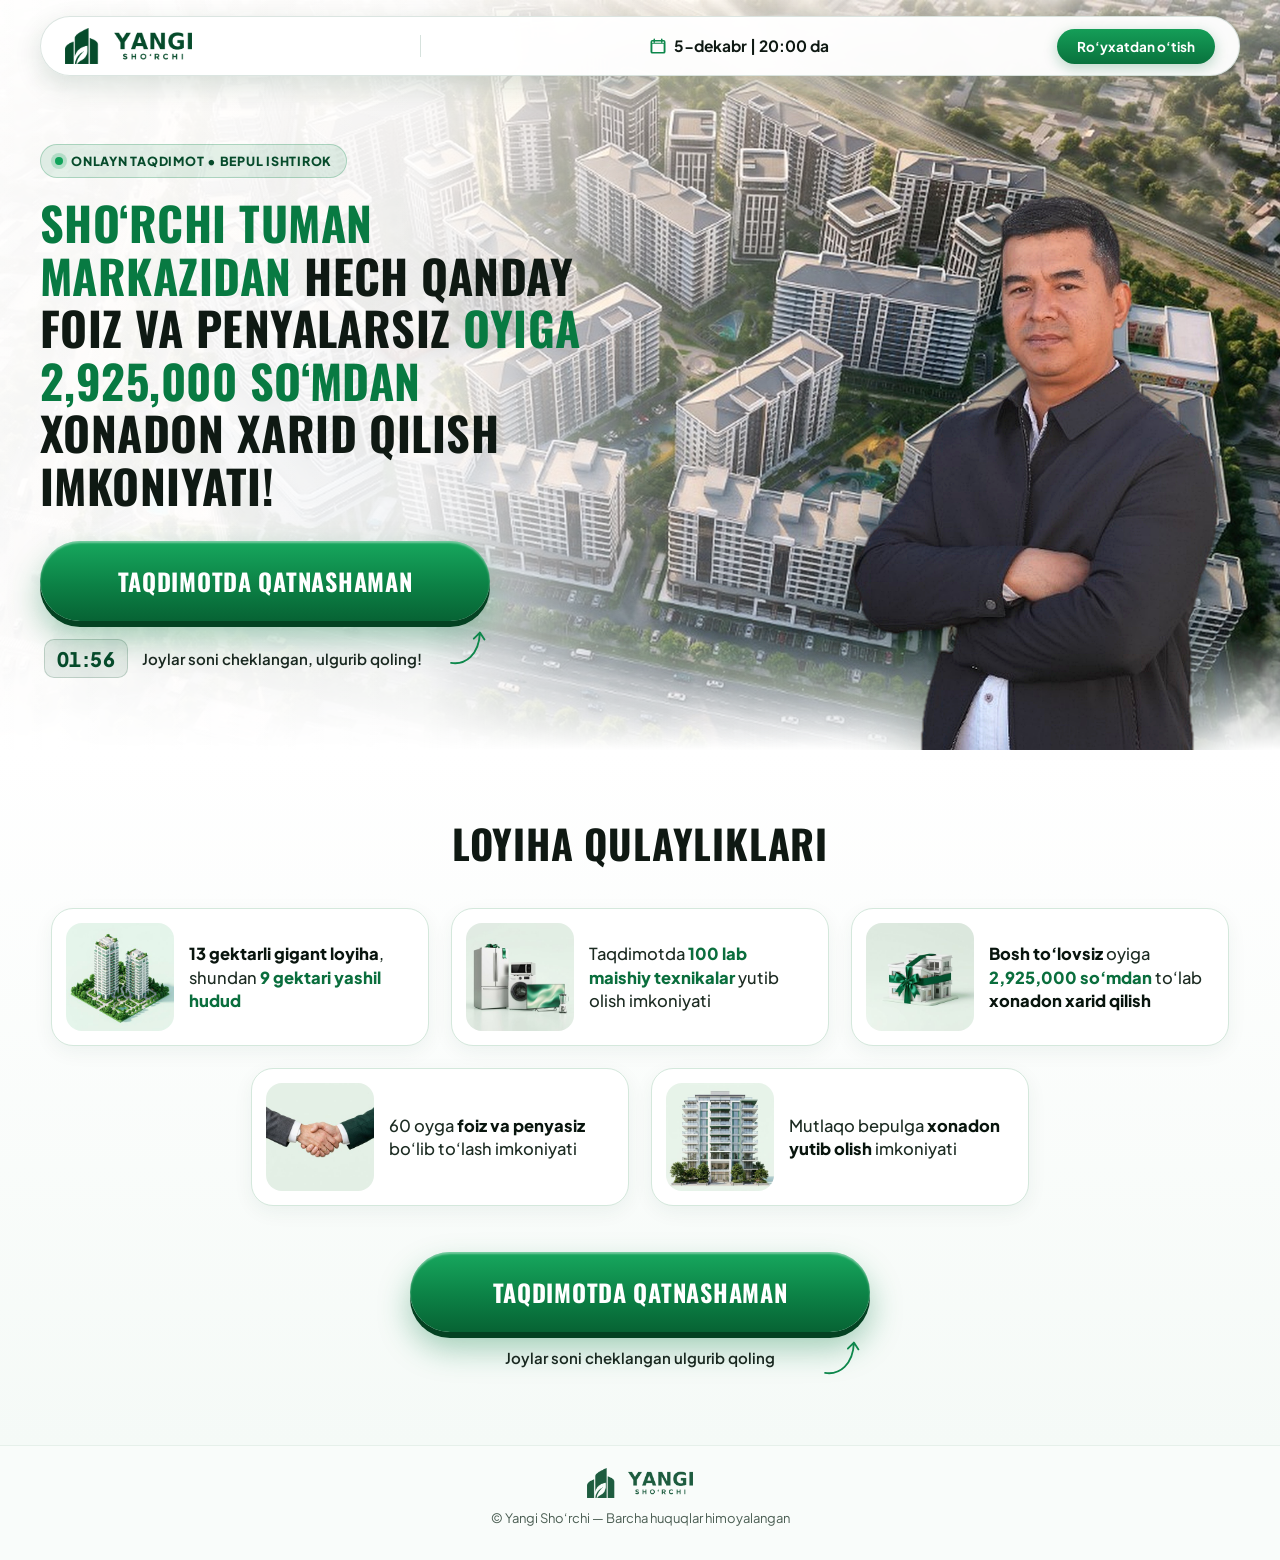
==== commit acc7dd07: "Use ultra-crisp 16:9 faded-edge masterplan band on mobile hero" ====
--- a/index.html
+++ b/index.html
@@ -86,17 +86,27 @@
           </div>
         </div>
 
-        <!-- Right / Bottom Visual Stage (Speaker Cutout over Visible Masterplan) -->
+        <!-- Right / Bottom Visual Stage (16:9 Crisp Masterplan Band + Centered Speaker on Mobile) -->
         <div class="hero__visual">
-          <div class="hero__speaker-wrap">
+          <div class="hero__scene">
             <img
-              src="assets/speaker.png"
-              alt="Yangi Sho‘rchi loyiha spikeri"
-              class="hero__speaker"
-              width="520"
-              height="680"
+              src="assets/hero-pc.jpg"
+              alt="Yangi Sho‘rchi 13 gektarli loyiha umumiy ko‘rinishi"
+              class="hero__mobile-bg-img"
+              width="1920"
+              height="1071"
               fetchpriority="high"
             />
+            <div class="hero__speaker-wrap">
+              <img
+                src="assets/speaker.png"
+                alt="Yangi Sho‘rchi loyiha spikeri"
+                class="hero__speaker"
+                width="613"
+                height="900"
+                fetchpriority="high"
+              />
+            </div>
           </div>
 
           <!-- Mobile CTA overlapping bottom of speaker (visible on Mobile < 920px) -->
--- a/css/style.css
+++ b/css/style.css
@@ -138,40 +138,18 @@
 }
 
 /* ==========================================================================
-   HERO SECTION — MOBILE DEFAULT (< 920px) WITH REAL VERTICAL MASTERPLAN (IMAGE 6)
+   HERO SECTION — MOBILE (< 920px): PURE WHITE TOP + CRISP 16:9 BAND + SPEAKER
    ========================================================================== */
 .hero {
   position: relative;
-  padding: 80px 16px 18px;
+  padding: 78px 16px 18px;
   overflow: hidden;
-  background: #f5faf7;
-}
-
-/* Mobile Masterplan Background (Image 6) — positioned so full aerial complex is clearly visible */
+  background: var(--white);
+}
+
+/* Desktop full-bleed background hidden on mobile so mobile uses uncropped 16:9 band */
 .hero__masterplan-bg {
-  position: absolute;
-  inset: 0;
-  background-image: url('../assets/hero-mobile.jpg');
-  background-size: cover;
-  background-position: center 46%;
-  z-index: 1;
-}
-
-/* Gentle top readability veil for headline + clean white fade only at very bottom */
-.hero__masterplan-bg::before {
-  content: "";
-  position: absolute;
-  inset: 0;
-  background:
-    linear-gradient(
-      180deg,
-      rgba(255, 255, 255, 0.93) 0%,
-      rgba(255, 255, 255, 0.85) 23%,
-      rgba(255, 255, 255, 0.16) 40%,
-      rgba(255, 255, 255, 0.04) 70%,
-      rgba(255, 255, 255, 0.88) 89%,
-      #ffffff 100%
-    );
+  display: none;
 }
 
 .hero__container {
@@ -197,8 +175,7 @@
   letter-spacing: 0.01em;
   text-transform: uppercase;
   color: var(--text-main);
-  text-shadow: 0 2px 14px rgba(255, 255, 255, 0.95);
-  margin: 0 auto 6px;
+  margin: 0 auto 4px;
   max-width: 450px;
 }
 
@@ -206,23 +183,70 @@
   color: #087a42;
 }
 
-/* Give breathing room above speaker so aerial buildings behind/around him shine clearly */
+/* Mobile Visual Stage matching user's exact 16:9 faded-edge composition */
 .hero__visual {
   position: relative;
-  margin-top: 64px;
+  margin-top: 4px;
+}
+
+.hero__scene {
+  position: relative;
+  margin: 0 -16px;
+  padding-top: 10px;
+  display: flex;
+  flex-direction: column;
+  align-items: center;
+}
+
+/* Full 16:9 horizontal masterplan band — zero side cropping, 100% crisp center, soft top/bottom white fade */
+.hero__mobile-bg-img {
+  position: absolute;
+  top: 0;
+  left: 50%;
+  transform: translateX(-50%);
+  width: 108%;
+  max-width: 620px;
+  height: auto;
+  aspect-ratio: 16 / 9.6;
+  object-fit: cover;
+  object-position: center 46%;
+  -webkit-mask-image: linear-gradient(
+    180deg,
+    transparent 0%,
+    rgba(0, 0, 0, 0.65) 11%,
+    #000000 22%,
+    #000000 78%,
+    rgba(0, 0, 0, 0.55) 90%,
+    transparent 100%
+  );
+  mask-image: linear-gradient(
+    180deg,
+    transparent 0%,
+    rgba(0, 0, 0, 0.65) 11%,
+    #000000 22%,
+    #000000 78%,
+    rgba(0, 0, 0, 0.55) 90%,
+    transparent 100%
+  );
+  z-index: 1;
+  pointer-events: none;
+  user-select: none;
 }
 
 .hero__speaker-wrap {
+  position: relative;
+  z-index: 2;
   display: flex;
   justify-content: center;
   align-items: flex-end;
+  padding-top: 26px;
 }
 
 .hero__speaker {
-  width: min(64%, 268px);
+  width: min(58%, 242px);
   height: auto;
   display: block;
-  filter: drop-shadow(0 14px 28px rgba(5, 32, 18, 0.34));
+  filter: drop-shadow(0 12px 24px rgba(5, 32, 18, 0.28));
   user-select: none;
   pointer-events: none;
 }
@@ -494,28 +518,43 @@
 
   /* PC Wide Masterplan Background (Image 5) */
   .hero__masterplan-bg {
+    display: block;
+    position: absolute;
+    inset: 0;
+    z-index: 1;
     background-image: url('../assets/hero-pc.jpg');
     background-size: cover;
     background-position: 65% center;
   }
 
-  /* Left frosted readability zone while keeping right/center complex vividly clear */
   .hero__masterplan-bg::before {
+    content: "";
+    position: absolute;
+    inset: 0;
     background:
       linear-gradient(
         90deg,
         rgba(255, 255, 255, 0.96) 0%,
-        rgba(255, 255, 255, 0.91) 34%,
-        rgba(255, 255, 255, 0.36) 54%,
-        rgba(255, 255, 255, 0.03) 76%
+        rgba(255, 255, 255, 0.90) 33%,
+        rgba(255, 255, 255, 0.30) 52%,
+        rgba(255, 255, 255, 0.02) 74%
       ),
       linear-gradient(
         180deg,
-        rgba(255, 255, 255, 0.45) 0%,
-        rgba(255, 255, 255, 0) 20%,
-        rgba(255, 255, 255, 0) 82%,
+        rgba(255, 255, 255, 0.40) 0%,
+        rgba(255, 255, 255, 0) 18%,
+        rgba(255, 255, 255, 0) 84%,
         #ffffff 100%
       );
+  }
+
+  .hero__mobile-bg-img {
+    display: none;
+  }
+
+  .hero__scene {
+    margin: 0;
+    padding-top: 0;
   }
 
   .hero__container {
@@ -608,6 +647,7 @@
   }
 
   .hero__speaker-wrap {
+    padding-top: 0;
     align-items: flex-end;
   }
 
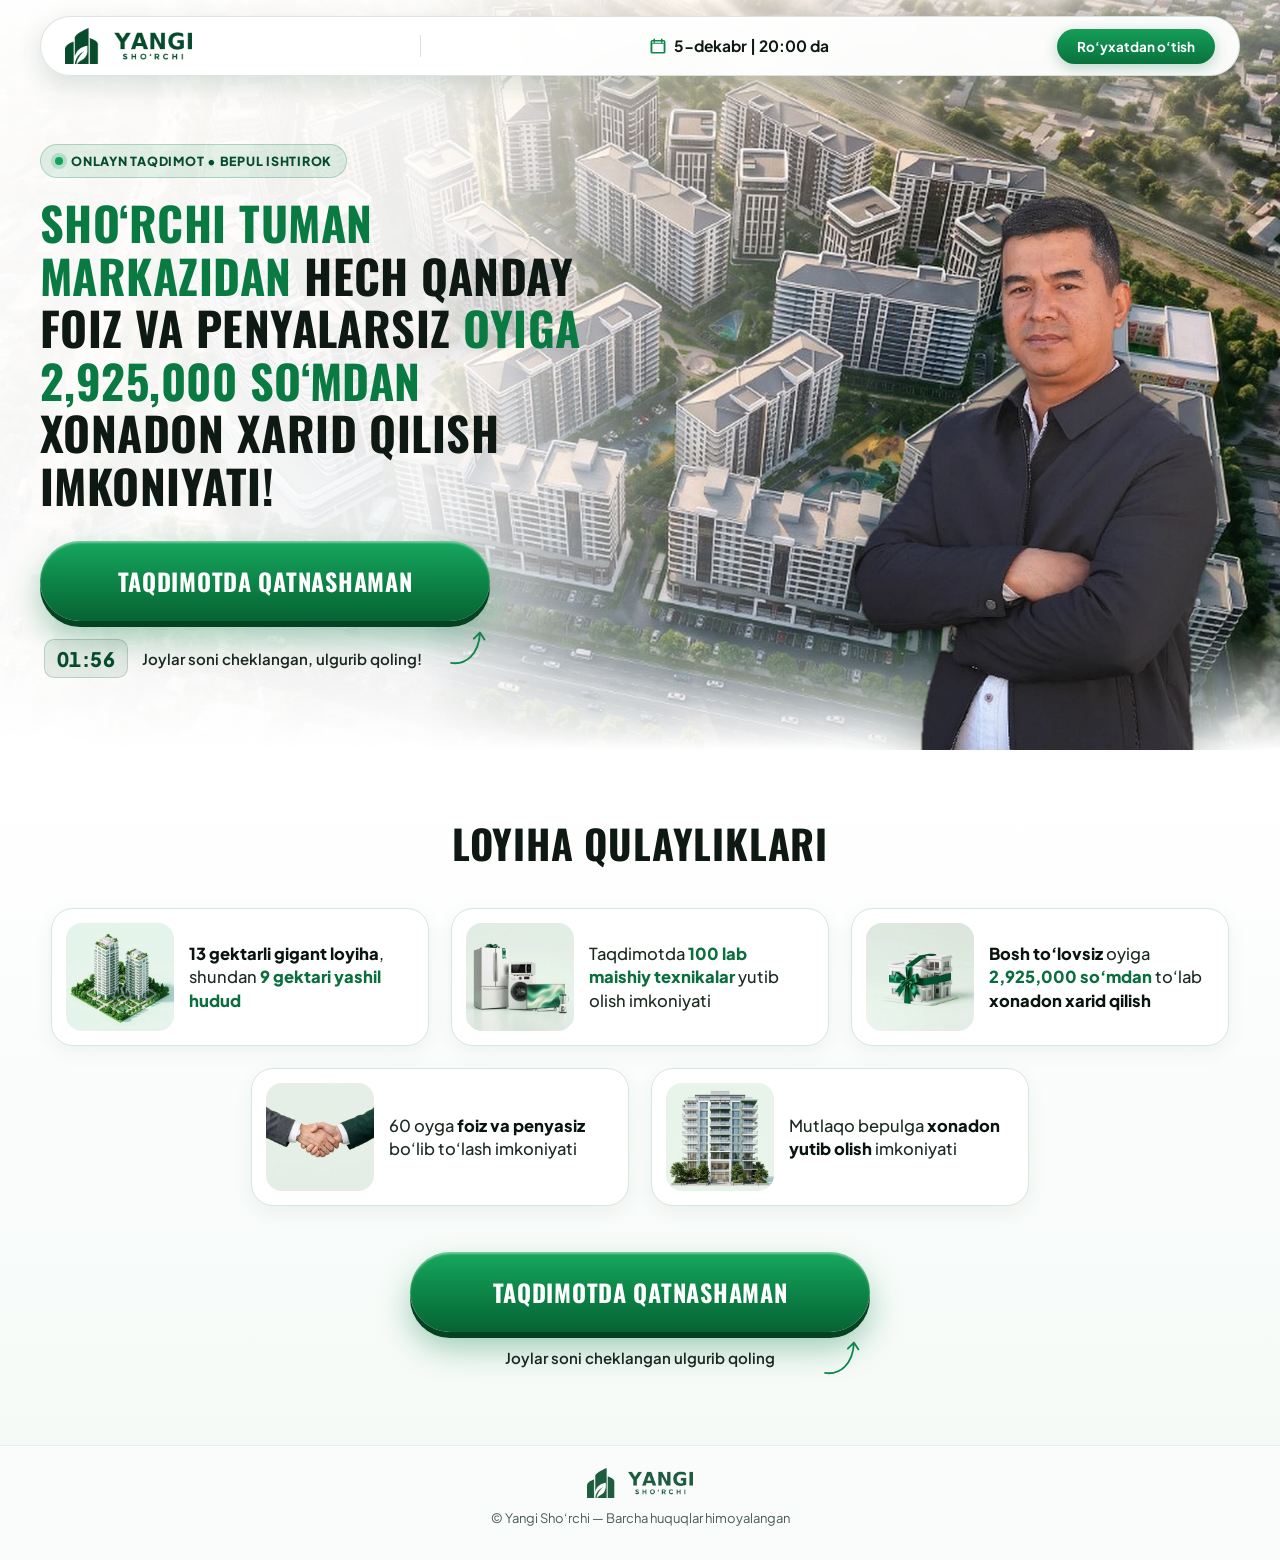
==== commit ef517760: "Perf: WebP Retina assets (-80% payload), 60fps GPU CSS, Edge CDN caching, and resilient outbox queue" ====
--- a/index.html
+++ b/index.html
@@ -7,25 +7,34 @@
   <meta name="description" content="Sho‘rchi tuman markazidan hech qanday foiz va penyalarsiz oyiga 2,925,000 so‘mdan xonadon xarid qilish imkoniyati! 5-dekabr soat 20:00 da onlayn taqdimot." />
   <link rel="icon" type="image/png" href="assets/favicon.png" />
 
-  <!-- Google Fonts: Oswald (impact headlines) & Plus Jakarta Sans (clean UI) -->
+  <!-- Preload critical LCP hero assets per device viewport so mobile never downloads desktop images -->
+  <link rel="preload" as="image" href="assets/speaker.webp" type="image/webp" fetchpriority="high" />
+  <link rel="preload" as="image" href="assets/hero-mobile-16x9.webp" type="image/webp" media="(max-width: 919px)" fetchpriority="high" />
+  <link rel="preload" as="image" href="assets/hero-pc.webp" type="image/webp" media="(min-width: 920px)" fetchpriority="high" />
+
+  <!-- Fast non-blocking Google Fonts -->
   <link rel="preconnect" href="https://fonts.googleapis.com" />
   <link rel="preconnect" href="https://fonts.gstatic.com" crossorigin />
-  <link href="https://fonts.googleapis.com/css2?family=Oswald:wght@600;700&family=Plus+Jakarta+Sans:wght@400;500;600;700;800&display=swap" rel="stylesheet" />
-
-  <link rel="stylesheet" href="css/style.css" />
+  <link href="https://fonts.googleapis.com/css2?family=Oswald:wght@600;700&family=Plus+Jakarta+Sans:wght@500;600;700;800&display=swap" rel="stylesheet" />
+
+  <link rel="stylesheet" href="css/style.css?v=4" />
 </head>
 <body>
   <!-- ==================== FIXED / STICKY TOP PILL HEADER ==================== -->
   <div class="sticky-header-bar">
     <header class="top-pill">
       <a href="#" class="top-pill__brand" aria-label="Yangi Sho‘rchi bosh sahifa">
-        <img
-          src="assets/logo-green.png"
-          alt="Yangi Sho‘rchi logotipi"
-          class="top-pill__logo"
-          width="148"
-          height="42"
-        />
+        <picture>
+          <source srcset="assets/logo-green.webp" type="image/webp" />
+          <img
+            src="assets/logo-green.png"
+            alt="Yangi Sho‘rchi logotipi"
+            class="top-pill__logo"
+            width="148"
+            height="42"
+            decoding="async"
+          />
+        </picture>
       </a>
 
       <span class="top-pill__divider" aria-hidden="true"></span>
@@ -46,7 +55,7 @@
   <main class="page-shell">
     <!-- ==================== HERO SECTION (PC & MOBILE MASTERPLAN) ==================== -->
     <section class="hero">
-      <!-- Real Project Masterplan Background (PC: Image 5, Mobile: Image 6 via CSS) -->
+      <!-- PC Wide Masterplan Background -->
       <div class="hero__masterplan-bg" aria-hidden="true"></div>
 
       <div class="hero__container">
@@ -89,23 +98,32 @@
         <!-- Right / Bottom Visual Stage (16:9 Crisp Masterplan Band + Centered Speaker on Mobile) -->
         <div class="hero__visual">
           <div class="hero__scene">
-            <img
-              src="assets/hero-pc.jpg"
-              alt="Yangi Sho‘rchi 13 gektarli loyiha umumiy ko‘rinishi"
-              class="hero__mobile-bg-img"
-              width="1920"
-              height="1071"
-              fetchpriority="high"
-            />
+            <picture class="hero__mobile-bg-pic">
+              <source srcset="assets/hero-mobile-16x9.webp 960w, assets/hero-pc.webp 1920w" sizes="100vw" type="image/webp" />
+              <img
+                src="assets/hero-pc.jpg"
+                alt="Yangi Sho‘rchi 13 gektarli loyiha umumiy ko‘rinishi"
+                class="hero__mobile-bg-img"
+                width="960"
+                height="536"
+                fetchpriority="high"
+                decoding="async"
+              />
+            </picture>
+
             <div class="hero__speaker-wrap">
-              <img
-                src="assets/speaker.png"
-                alt="Yangi Sho‘rchi loyiha spikeri"
-                class="hero__speaker"
-                width="613"
-                height="900"
-                fetchpriority="high"
-              />
+              <picture>
+                <source srcset="assets/speaker.webp" type="image/webp" />
+                <img
+                  src="assets/speaker.png"
+                  alt="Yangi Sho‘rchi loyiha spikeri"
+                  class="hero__speaker"
+                  width="613"
+                  height="900"
+                  fetchpriority="high"
+                  decoding="async"
+                />
+              </picture>
             </div>
           </div>
 
@@ -143,17 +161,23 @@
           <!-- 1 -->
           <article class="feature-card">
             <div class="feature-card__thumb">
-              <img src="assets/card-park.jpg" alt="13 gektarli gigant loyiha va 9 gektar yashil hudud" loading="lazy" width="104" height="104" />
+              <picture>
+                <source srcset="assets/card-park.webp" type="image/webp" />
+                <img src="assets/card-park.jpg" alt="13 gektarli gigant loyiha va 9 gektar yashil hudud" loading="lazy" decoding="async" width="104" height="104" />
+              </picture>
             </div>
             <p class="feature-card__body">
               <strong>13 gektarli gigant loyiha</strong>, shundan <span class="green-tag">9 gektari yashil hudud</span>
             </p>
           </article>
 
-          <!-- 2 (Updated: 100 lab maishiy texnikalar) -->
-          <article class="feature-card">
-            <div class="feature-card__thumb">
-              <img src="assets/card-appliances.jpg" alt="100 lab maishiy texnikalar" loading="lazy" width="104" height="104" />
+          <!-- 2 -->
+          <article class="feature-card">
+            <div class="feature-card__thumb">
+              <picture>
+                <source srcset="assets/card-appliances.webp" type="image/webp" />
+                <img src="assets/card-appliances.jpg" alt="100 lab maishiy texnikalar" loading="lazy" decoding="async" width="104" height="104" />
+              </picture>
             </div>
             <p class="feature-card__body">
               Taqdimotda <span class="green-tag">100 lab maishiy texnikalar</span> yutib olish imkoniyati
@@ -163,7 +187,10 @@
           <!-- 3 -->
           <article class="feature-card">
             <div class="feature-card__thumb">
-              <img src="assets/card-home.jpg" alt="Bosh to'lovsiz oyiga 2,925,000 so'mdan xonadon" loading="lazy" width="104" height="104" />
+              <picture>
+                <source srcset="assets/card-home.webp" type="image/webp" />
+                <img src="assets/card-home.jpg" alt="Bosh to'lovsiz oyiga 2,925,000 so'mdan xonadon" loading="lazy" decoding="async" width="104" height="104" />
+              </picture>
             </div>
             <p class="feature-card__body">
               <strong>Bosh to‘lovsiz</strong> oyiga <span class="green-tag">2,925,000 so‘mdan</span> to‘lab <strong>xonadon xarid qilish</strong>
@@ -173,7 +200,10 @@
           <!-- 4 -->
           <article class="feature-card">
             <div class="feature-card__thumb">
-              <img src="assets/card-handshake.jpg" alt="60 oyga foiz va penyasiz bo'lib to'lash" loading="lazy" width="104" height="104" />
+              <picture>
+                <source srcset="assets/card-handshake.webp" type="image/webp" />
+                <img src="assets/card-handshake.jpg" alt="60 oyga foiz va penyasiz bo'lib to'lash" loading="lazy" decoding="async" width="104" height="104" />
+              </picture>
             </div>
             <p class="feature-card__body">
               60 oyga <strong>foiz va penyasiz</strong> bo‘lib to‘lash imkoniyati
@@ -183,7 +213,10 @@
           <!-- 5 -->
           <article class="feature-card">
             <div class="feature-card__thumb">
-              <img src="assets/card-building.jpg" alt="Mutlaqo bepulga xonadon yutib olish imkoniyati" loading="lazy" width="104" height="104" />
+              <picture>
+                <source srcset="assets/card-building.webp" type="image/webp" />
+                <img src="assets/card-building.jpg" alt="Mutlaqo bepulga xonadon yutib olish imkoniyati" loading="lazy" decoding="async" width="104" height="104" />
+              </picture>
             </div>
             <p class="feature-card__body">
               Mutlaqo bepulga <strong>xonadon yutib olish</strong> imkoniyati
@@ -214,12 +247,15 @@
     </section>
 
     <footer class="site-footer">
-      <img src="assets/logo-green.png" alt="Yangi Sho‘rchi" class="site-footer__logo" width="132" height="38" />
+      <picture>
+        <source srcset="assets/logo-green.webp" type="image/webp" />
+        <img src="assets/logo-green.png" alt="Yangi Sho‘rchi" class="site-footer__logo" width="132" height="38" loading="lazy" decoding="async" />
+      </picture>
       <p class="site-footer__copy">© Yangi Sho‘rchi — Barcha huquqlar himoyalangan</p>
     </footer>
   </main>
 
-  <!-- ==================== REGISTRATION MODAL (Ref Image 5) ==================== -->
+  <!-- ==================== REGISTRATION MODAL ==================== -->
   <div
     class="modal-backdrop"
     id="registerModal"
@@ -236,6 +272,19 @@
       <h2 class="modal-title" id="modalTitle">Ro‘yxatdan o‘tish</h2>
 
       <form id="leadForm" novalidate>
+        <label for="nameInput" class="field-label">Ismingiz</label>
+        <div class="input-group" id="nameGroup">
+          <input
+            type="text"
+            id="nameInput"
+            class="text-input"
+            autocomplete="name"
+            placeholder="Ismingizni kiriting"
+            maxlength="60"
+            required
+          />
+        </div>
+
         <label for="phoneInput" class="field-label">Telefon raqamingiz</label>
 
         <div class="phone-group" id="phoneGroup">
@@ -267,7 +316,7 @@
     </div>
   </div>
 
-  <script src="js/config.js"></script>
-  <script src="js/main.js"></script>
+  <script src="js/config.js?v=4"></script>
+  <script src="js/main.js?v=4" defer></script>
 </body>
 </html>
--- a/css/style.css
+++ b/css/style.css
@@ -1,6 +1,6 @@
 /* ==========================================================================
-   YANGI SHO'RCHI — GREEN & WHITE CONSULTATION LANDING PAGE (PC + MOBILE)
-   Brand Palette: Deep Emerald (#064B2B), Vivid Emerald (#0B7E45), Crisp White (#FFFFFF)
+   YANGI SHO'RCHI — HIGH-PERFORMANCE 60/120FPS CSS (PC + MOBILE)
+   Zero layout-shift, GPU-composited animations, WebP image-set
    ========================================================================== */
 
 :root {
@@ -49,7 +49,7 @@
 }
 
 /* ==========================================================================
-   FIXED / PINNED TOP PILL HEADER (Stays pinned while scrolling on Mobile & PC)
+   FIXED / PINNED TOP PILL HEADER (GPU Layer Promoted — Zero Scroll Jitter)
    ========================================================================== */
 .sticky-header-bar {
   position: fixed;
@@ -59,6 +59,8 @@
   z-index: 900;
   padding: 0 14px;
   pointer-events: none;
+  transform: translate3d(0, 0, 0);
+  will-change: transform;
 }
 
 .top-pill {
@@ -70,8 +72,8 @@
   justify-content: space-between;
   gap: 10px;
   background: rgba(255, 255, 255, 0.96);
-  backdrop-filter: blur(14px);
-  -webkit-backdrop-filter: blur(14px);
+  backdrop-filter: blur(12px);
+  -webkit-backdrop-filter: blur(12px);
   border: 1px solid rgba(6, 75, 43, 0.14);
   border-radius: 999px;
   padding: 9px 18px;
@@ -134,7 +136,7 @@
 
 .top-pill__cta:hover {
   filter: brightness(1.06);
-  transform: translateY(-1px);
+  transform: translate3d(0, -1px, 0);
 }
 
 /* ==========================================================================
@@ -147,7 +149,6 @@
   background: var(--white);
 }
 
-/* Desktop full-bleed background hidden on mobile so mobile uses uncropped 16:9 band */
 .hero__masterplan-bg {
   display: none;
 }
@@ -183,7 +184,6 @@
   color: #087a42;
 }
 
-/* Mobile Visual Stage matching user's exact 16:9 faded-edge composition */
 .hero__visual {
   position: relative;
   margin-top: 4px;
@@ -198,18 +198,26 @@
   align-items: center;
 }
 
-/* Full 16:9 horizontal masterplan band — zero side cropping, 100% crisp center, soft top/bottom white fade */
-.hero__mobile-bg-img {
+.hero__mobile-bg-pic {
   position: absolute;
   top: 0;
   left: 50%;
   transform: translateX(-50%);
   width: 108%;
   max-width: 620px;
+  z-index: 1;
+  pointer-events: none;
+  user-select: none;
+  display: block;
+}
+
+.hero__mobile-bg-img {
+  width: 100%;
   height: auto;
   aspect-ratio: 16 / 9.6;
   object-fit: cover;
   object-position: center 46%;
+  display: block;
   -webkit-mask-image: linear-gradient(
     180deg,
     transparent 0%,
@@ -228,9 +236,6 @@
     rgba(0, 0, 0, 0.55) 90%,
     transparent 100%
   );
-  z-index: 1;
-  pointer-events: none;
-  user-select: none;
 }
 
 .hero__speaker-wrap {
@@ -240,6 +245,12 @@
   justify-content: center;
   align-items: flex-end;
   padding-top: 26px;
+}
+
+.hero__speaker-wrap picture {
+  display: flex;
+  justify-content: center;
+  width: 100%;
 }
 
 .hero__speaker {
@@ -267,7 +278,7 @@
   margin: 0 auto;
 }
 
-/* Big 3D Glossy Green Capsule Button */
+/* Big 3D Glossy Green Capsule Button (GPU Composited Shimmer) */
 .cta-btn {
   position: relative;
   width: 100%;
@@ -286,21 +297,23 @@
     0 6px 0 #044222,
     0 16px 32px rgba(12, 130, 70, 0.38),
     inset 0 2px 2px rgba(255, 255, 255, 0.42);
-  transition: transform 0.16s ease, box-shadow 0.16s ease, filter 0.16s ease;
+  transition: transform 0.15s ease, box-shadow 0.15s ease, filter 0.15s ease;
   overflow: hidden;
   display: inline-flex;
   align-items: center;
   justify-content: center;
   padding: 14px 26px;
   -webkit-tap-highlight-color: transparent;
-}
-
+  touch-action: manipulation;
+}
+
+/* Pure GPU transform shimmer (zero layout/paint cost on mobile CPU) */
 .cta-btn::after {
   content: "";
   position: absolute;
   top: -50%;
-  left: -60%;
-  width: 42%;
+  left: 0;
+  width: 38%;
   height: 200%;
   background: linear-gradient(
     90deg,
@@ -308,24 +321,25 @@
     rgba(255, 255, 255, 0.28) 50%,
     rgba(255, 255, 255, 0) 100%
   );
-  transform: rotate(24deg);
-  animation: ctaShimmer 3.6s infinite ease-in-out;
+  transform: translate3d(-180%, 0, 0) rotate(24deg);
+  will-change: transform;
+  animation: ctaShimmerGPU 3.6s infinite ease-in-out;
   pointer-events: none;
 }
 
-@keyframes ctaShimmer {
+@keyframes ctaShimmerGPU {
   0% {
-    left: -60%;
+    transform: translate3d(-180%, 0, 0) rotate(24deg);
   }
   42%,
   100% {
-    left: 135%;
+    transform: translate3d(380%, 0, 0) rotate(24deg);
   }
 }
 
 .cta-btn:hover {
   filter: brightness(1.04);
-  transform: translateY(-2px);
+  transform: translate3d(0, -2px, 0);
   box-shadow:
     0 8px 0 #044222,
     0 20px 36px rgba(12, 130, 70, 0.44),
@@ -333,14 +347,13 @@
 }
 
 .cta-btn:active {
-  transform: translateY(3px);
+  transform: translate3d(0, 3px, 0);
   box-shadow:
     0 3px 0 #044222,
     0 10px 20px rgba(12, 130, 70, 0.3),
     inset 0 2px 2px rgba(255, 255, 255, 0.35);
 }
 
-/* Urgency Note + Curved Arrow */
 .urgency-row {
   position: relative;
   display: flex;
@@ -377,11 +390,13 @@
 }
 
 /* ==========================================================================
-   FEATURES SECTION ("LOYIHA QULAYLIKLARI")
+   FEATURES SECTION ("LOYIHA QULAYLIKLARI" — Offscreen Render Deferred)
    ========================================================================== */
 .features {
   padding: 28px 16px 46px;
   background: var(--white);
+  content-visibility: auto;
+  contain-intrinsic-size: auto 620px;
 }
 
 .features__inner {
@@ -416,11 +431,11 @@
   border-radius: 20px;
   padding: 10px 16px 10px 10px;
   box-shadow: var(--shadow-card);
-  transition: transform 0.22s ease, border-color 0.22s ease, box-shadow 0.22s ease;
+  transition: transform 0.2s ease, border-color 0.2s ease, box-shadow 0.2s ease;
 }
 
 .feature-card:hover {
-  transform: translateY(-3px);
+  transform: translate3d(0, -3px, 0);
   border-color: #8cc9a8;
   box-shadow: 0 14px 30px rgba(6, 75, 43, 0.1);
 }
@@ -437,6 +452,7 @@
   justify-content: center;
 }
 
+.feature-card__thumb picture,
 .feature-card__thumb img {
   width: 100%;
   height: 100%;
@@ -462,7 +478,6 @@
   font-weight: 800;
 }
 
-/* Footer Branding */
 .site-footer {
   padding: 22px 16px 32px;
   border-top: 1px solid #e6f0ea;
@@ -483,7 +498,7 @@
 }
 
 /* ==========================================================================
-   DESKTOP / PC LAYOUT (>= 920px) — WIDE MASTERPLAN (IMAGE 5) & 2-COLUMN HERO
+   DESKTOP / PC LAYOUT (>= 920px) — WEBP IMAGE-SET & 2-COLUMN HERO
    ========================================================================== */
 @media (min-width: 920px) {
   .sticky-header-bar {
@@ -516,13 +531,20 @@
     align-items: stretch;
   }
 
-  /* PC Wide Masterplan Background (Image 5) */
   .hero__masterplan-bg {
     display: block;
     position: absolute;
     inset: 0;
     z-index: 1;
     background-image: url('../assets/hero-pc.jpg');
+    background-image: -webkit-image-set(
+      url('../assets/hero-pc.webp') 1x,
+      url('../assets/hero-pc.jpg') 1x
+    );
+    background-image: image-set(
+      url('../assets/hero-pc.webp') type('image/webp'),
+      url('../assets/hero-pc.jpg') type('image/jpeg')
+    );
     background-size: cover;
     background-position: 65% center;
   }
@@ -548,7 +570,7 @@
       );
   }
 
-  .hero__mobile-bg-img {
+  .hero__mobile-bg-pic {
     display: none;
   }
 
@@ -651,12 +673,15 @@
     align-items: flex-end;
   }
 
+  .hero__speaker-wrap picture {
+    width: auto;
+  }
+
   .hero__speaker {
     width: clamp(340px, 30vw, 430px);
     filter: drop-shadow(0 18px 38px rgba(5, 32, 18, 0.38));
   }
 
-  /* Desktop Features Grid: 3 + 2 centered symmetrical cards */
   .features {
     padding: 64px 32px 76px;
     background: linear-gradient(180deg, #ffffff 0%, #f5faf7 100%);
@@ -703,7 +728,7 @@
 }
 
 /* ==========================================================================
-   MODAL ("Ro'yxatdan o'tish" — Matches Reference Image 5)
+   MODAL ("Ro'yxatdan o'tish")
    ========================================================================== */
 .modal-backdrop {
   position: fixed;
@@ -718,7 +743,7 @@
   padding: 18px;
   opacity: 0;
   visibility: hidden;
-  transition: opacity 0.22s ease, visibility 0.22s ease;
+  transition: opacity 0.2s ease, visibility 0.2s ease;
 }
 
 .modal-backdrop.is-open {
@@ -734,12 +759,13 @@
   border-radius: 18px;
   padding: 28px 24px 26px;
   box-shadow: 0 24px 60px rgba(4, 38, 20, 0.28);
-  transform: translateY(16px) scale(0.97);
-  transition: transform 0.22s cubic-bezier(0.16, 1, 0.3, 1);
+  transform: translate3d(0, 14px, 0) scale(0.97);
+  transition: transform 0.2s cubic-bezier(0.16, 1, 0.3, 1);
+  will-change: transform;
 }
 
 .modal-backdrop.is-open .modal-card {
-  transform: translateY(0) scale(1);
+  transform: translate3d(0, 0, 0) scale(1);
 }
 
 .modal-close {
@@ -779,16 +805,54 @@
   font-size: 14px;
   font-weight: 600;
   color: #24332a;
-  margin-bottom: 8px;
-}
-
-.phone-group {
+  margin-bottom: 7px;
+}
+
+.input-group {
   display: flex;
   align-items: center;
   border: 1.5px solid #1b7f4b;
   border-radius: 10px;
   background: var(--white);
-  height: 52px;
+  height: 50px;
+  padding: 0 14px;
+  margin-bottom: 14px;
+  transition: box-shadow 0.16s ease, border-color 0.16s ease;
+}
+
+.input-group:focus-within {
+  border-color: #086938;
+  box-shadow: 0 0 0 3.5px rgba(14, 138, 77, 0.16);
+}
+
+.input-group.has-error {
+  border-color: var(--danger);
+  box-shadow: 0 0 0 3px rgba(229, 37, 37, 0.14);
+}
+
+.text-input {
+  width: 100%;
+  border: none;
+  outline: none;
+  background: transparent;
+  font-family: inherit;
+  font-size: 16px;
+  font-weight: 600;
+  color: #101a14;
+}
+
+.text-input::placeholder {
+  color: #9aa8a0;
+  font-weight: 500;
+}
+
+.phone-group {
+  display: flex;
+  align-items: center;
+  border: 1.5px solid #1b7f4b;
+  border-radius: 10px;
+  background: var(--white);
+  height: 50px;
   padding: 0 12px;
   transition: box-shadow 0.16s ease, border-color 0.16s ease;
 }
@@ -804,18 +868,13 @@
 }
 
 .country-select {
-  appearance: none;
-  -webkit-appearance: none;
   border: none;
   background-color: transparent;
-  background-image: url("data:image/svg+xml,%3Csvg xmlns='http://www.w3.org/2000/svg' width='12' height='12' viewBox='0 0 24 24' fill='none' stroke='%23142219' stroke-width='2.4' stroke-linecap='round' stroke-linejoin='round'%3E%3Cpolyline points='6 9 12 15 18 9'/%3E%3C/svg%3E");
-  background-repeat: no-repeat;
-  background-position: right 8px center;
   font-family: inherit;
   font-size: 15px;
   font-weight: 600;
   color: #142219;
-  padding: 0 24px 0 2px;
+  padding: 0 6px 0 2px;
   margin-right: 10px;
   border-right: 1px solid #dce8e1;
   height: 30px;
@@ -870,6 +929,7 @@
   align-items: center;
   justify-content: center;
   gap: 8px;
+  touch-action: manipulation;
 }
 
 .submit-btn:hover {
@@ -886,7 +946,7 @@
 }
 
 /* ==========================================================================
-   THANK YOU PAGE ("OXIRGI QADAM QOLDI!" — Matches Reference Image 6 in Green/White)
+   THANK YOU PAGE ("OXIRGI QADAM QOLDI!")
    ========================================================================== */
 .thankyou-body {
   background: #f2f7f4;
@@ -943,16 +1003,17 @@
   display: flex;
   justify-content: center;
   margin-bottom: 24px;
-  animation: arrowBounce 1.6s infinite ease-in-out;
-}
-
-@keyframes arrowBounce {
+  will-change: transform;
+  animation: arrowBounceGPU 1.6s infinite ease-in-out;
+}
+
+@keyframes arrowBounceGPU {
   0%,
   100% {
-    transform: translateY(0);
+    transform: translate3d(0, 0, 0);
   }
   50% {
-    transform: translateY(7px);
+    transform: translate3d(0, 7px, 0);
   }
 }
 
@@ -977,16 +1038,17 @@
     0 6px 0 #043e20,
     0 16px 32px rgba(11, 126, 68, 0.34),
     inset 0 2px 2px rgba(255, 255, 255, 0.38);
-  transition: transform 0.16s ease, filter 0.16s ease, box-shadow 0.16s ease;
+  transition: transform 0.15s ease, filter 0.15s ease, box-shadow 0.15s ease;
+  touch-action: manipulation;
 }
 
 .telegram-btn:hover {
   filter: brightness(1.05);
-  transform: translateY(-2px);
+  transform: translate3d(0, -2px, 0);
 }
 
 .telegram-btn:active {
-  transform: translateY(3px);
+  transform: translate3d(0, 3px, 0);
   box-shadow:
     0 3px 0 #043e20,
     0 10px 20px rgba(11, 126, 68, 0.28);
@@ -998,6 +1060,13 @@
   flex-shrink: 0;
 }
 
+@media (prefers-reduced-motion: reduce) {
+  .cta-btn::after,
+  .down-arrow-wrap {
+    animation: none;
+  }
+}
+
 @media (max-width: 375px) {
   .top-pill {
     padding: 8px 12px;
